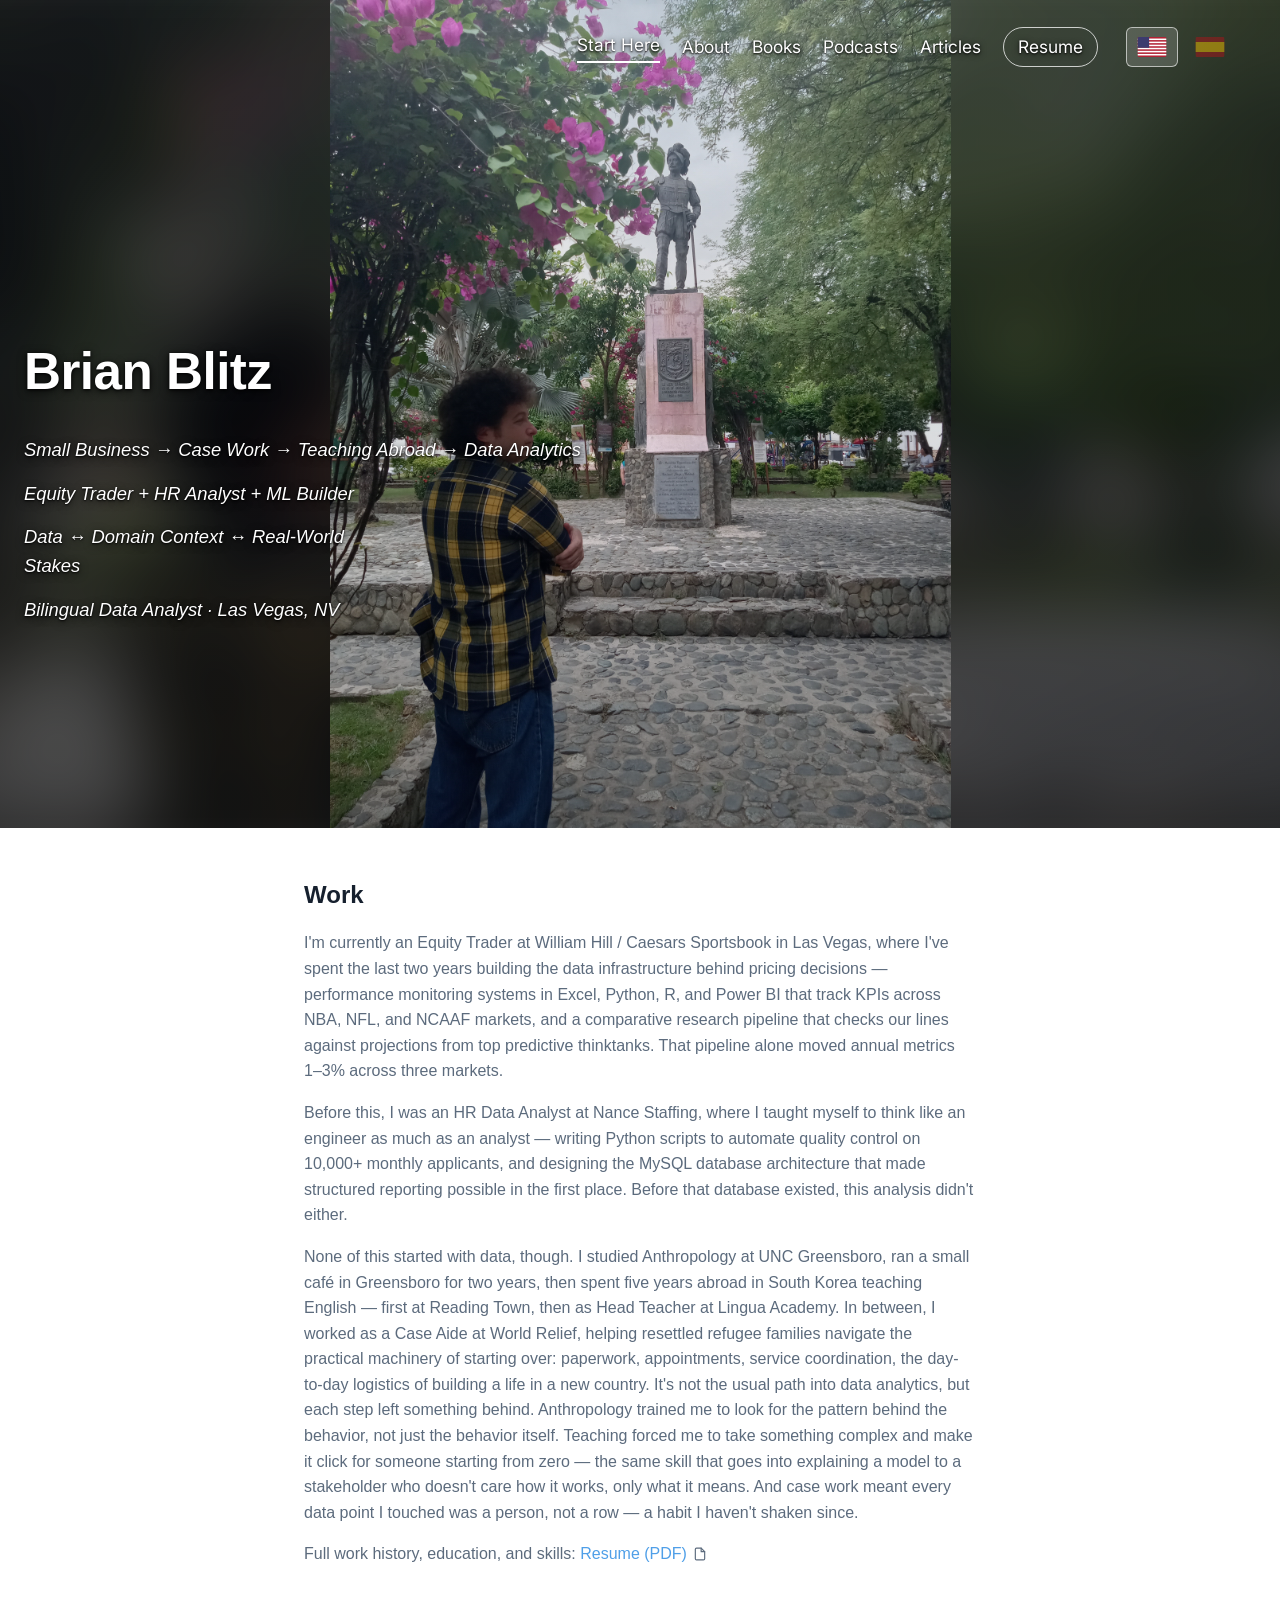
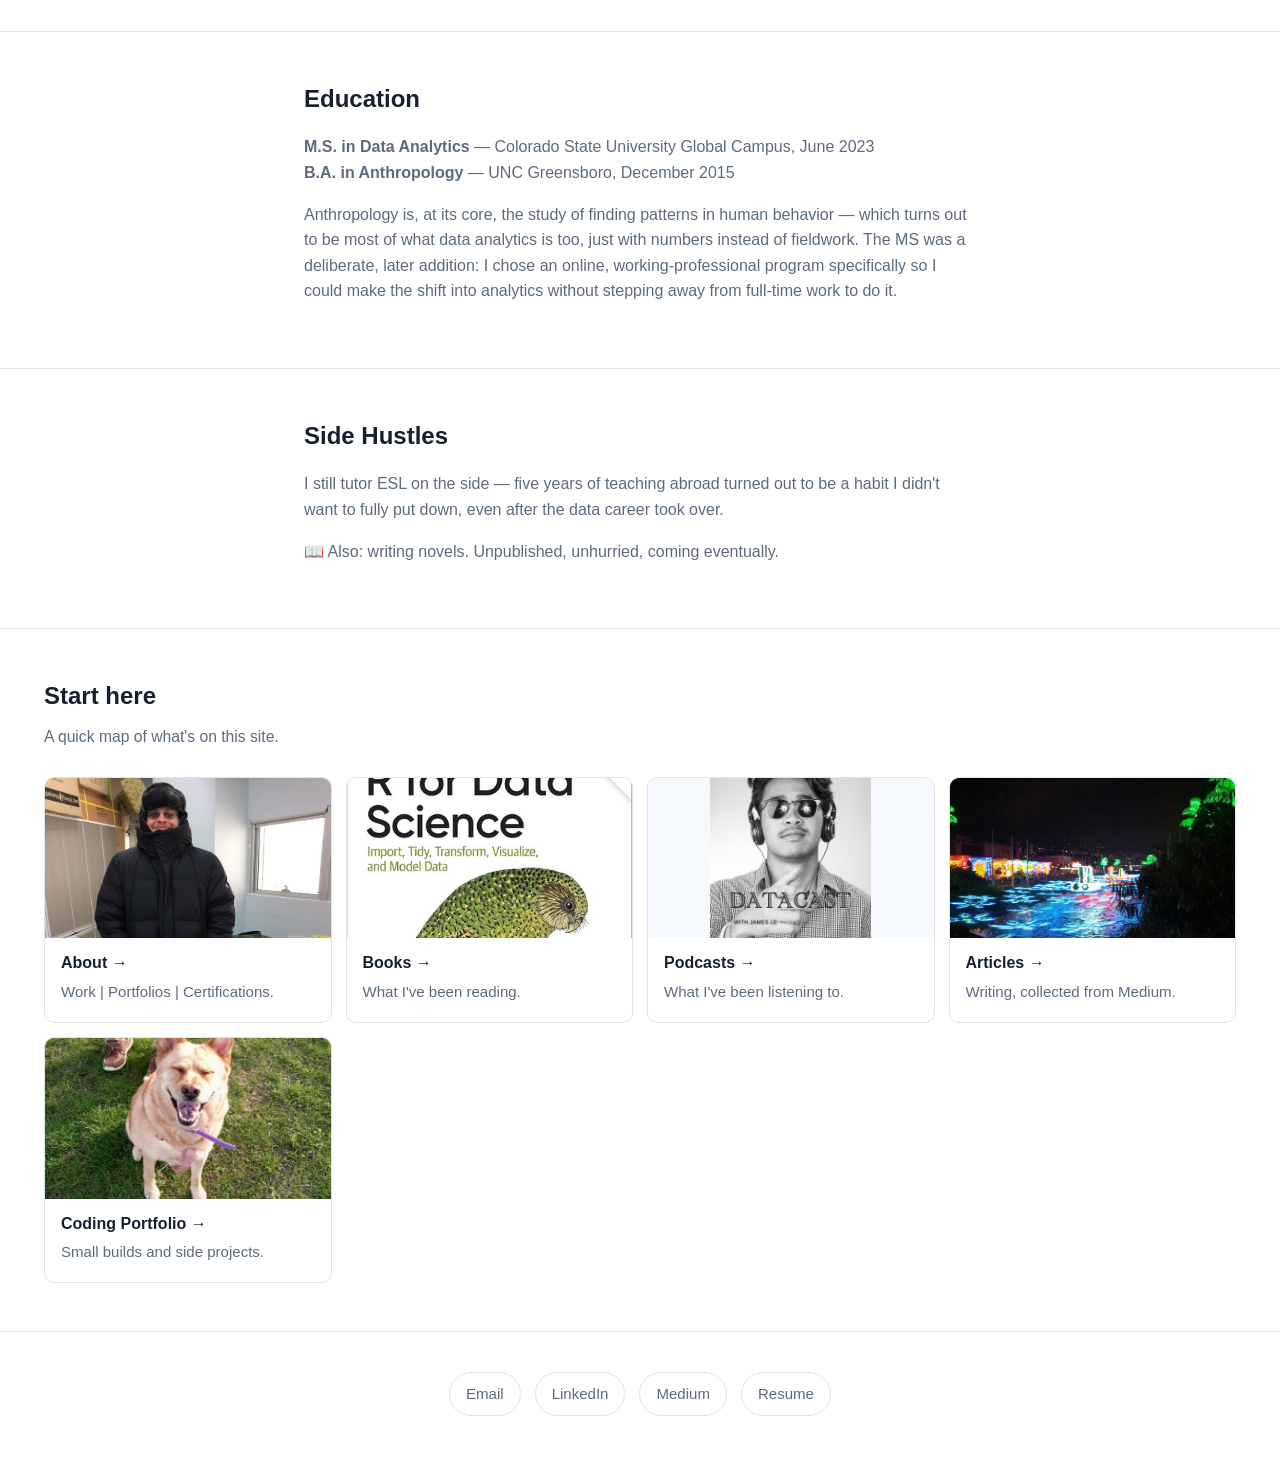
==== index.html @ 8f88f6ce "Add Coding Portfolio project photos/links, expand MOOCs page, and site-wide polish - Add Charla y Su" ====
<!DOCTYPE html>
<html lang="en">
<head>
<meta charset="UTF-8">
<script src="assets/lang-early.js"></script>
<meta name="viewport" content="width=device-width, initial-scale=1.0">
<title>Brian Blitz</title>
<link rel="preconnect" href="https://fonts.googleapis.com">
<link rel="preconnect" href="https://fonts.gstatic.com" crossorigin>
<link href="https://fonts.googleapis.com/css2?family=Inter:wght@400;600;700&display=swap" rel="stylesheet">
<link rel="stylesheet" href="style.css?v=2">
</head>
<body data-title-en="Brian Blitz" data-title-es="Brian Blitz">

<header class="hero">
  <nav class="site-nav">
    <div class="wrap">
      <a class="brand" href="index.html" aria-hidden="true" tabindex="-1">Brian Blitz</a>
      <div class="tabs">
        <a href="index.html" class="active"><span data-lang="en">Start Here</span><span data-lang="es" hidden>Inicio</span></a>
        <div class="nav-dropdown">
          <a href="work-experience.html"><span data-lang="en">About</span><span data-lang="es" hidden>Acerca de</span></a>
          <div class="nav-dropdown-menu">
            <a href="work-experience.html"><span data-lang="en">Work Experience</span><span data-lang="es" hidden>Experiencia Laboral</span></a>
            <a href="data-portfolio.html"><span data-lang="en">Data Portfolio</span><span data-lang="es" hidden>Portafolio de Datos</span></a>
            <a href="coding-portfolio.html"><span data-lang="en">Coding Portfolio</span><span data-lang="es" hidden>Portafolio de Código</span></a>
            <a href="moocs.html"><span data-lang="en">MOOCs</span><span data-lang="es" hidden>Cursos</span></a>
          </div>
        </div>
        <a href="books.html"><span data-lang="en">Books</span><span data-lang="es" hidden>Libros</span></a>
        <a href="podcasts.html"><span data-lang="en">Podcasts</span><span data-lang="es" hidden>Podcasts</span></a>
        <a href="articles.html"><span data-lang="en">Articles</span><span data-lang="es" hidden>Artículos</span></a>
        <a class="resume-pill" href="assets/Blitz.Brian_Resume.pdf" target="_blank" data-lang="en">Resume</a>
        <a class="resume-pill" href="assets/Blitz.Brian_Resume_ES.pdf" target="_blank" data-lang="es" hidden>Currículum</a>
        <div class="lang-toggle">
          <button type="button" data-set-lang="en" aria-label="English"><svg width="20" height="14" viewBox="0 0 20 14" aria-hidden="true"><rect width="20" height="14" fill="#B22234"/><rect y="1.08" width="20" height="1.08" fill="#fff"/><rect y="3.23" width="20" height="1.08" fill="#fff"/><rect y="5.38" width="20" height="1.08" fill="#fff"/><rect y="7.54" width="20" height="1.08" fill="#fff"/><rect y="9.69" width="20" height="1.08" fill="#fff"/><rect y="11.85" width="20" height="1.08" fill="#fff"/><rect width="8" height="7.54" fill="#3C3B6E"/></svg></button>
          <button type="button" data-set-lang="es" aria-label="Español"><svg width="20" height="14" viewBox="0 0 20 14" aria-hidden="true"><rect width="20" height="14" fill="#AA151B"/><rect y="3.5" width="20" height="7" fill="#F1BF00"/></svg></button>
        </div>
      </div>
    </div>
  </nav>
  <div class="hero-bg"><img src="assets/banners/start-here-hero.jpg" alt=""></div>
  <div class="hero-content">
    <div class="wrap">
      <h1>Brian Blitz</h1>
      <div class="taglines" data-lang="en">
        <p class="tagline-leak">Small Business → Case Work → Teaching Abroad → Data Analytics</p>
        <p>Equity Trader + HR Analyst + ML Builder</p>
        <p>Data ↔ Domain Context ↔ Real-World Stakes</p>
        <p>Bilingual Data Analyst · Las Vegas, NV</p>
      </div>
      <div class="taglines" data-lang="es" hidden>
        <p class="tagline-leak">Pequeño Negocio → Trabajo Social → Enseñanza en el Extranjero → Analítica de Datos</p>
        <p>Trader de Apuestas + Analista de RR. HH. + Constructor de ML</p>
        <p>Datos ↔ Contexto del Dominio ↔ Consecuencias Reales</p>
        <p>Analista de Datos Bilingüe · Las Vegas, NV</p>
      </div>
    </div>
  </div>
</header>

<section id="work">
  <div class="wrap about-page-content">
    <h2><span data-lang="en">Work</span><span data-lang="es" hidden>Trabajo</span></h2>
    <p data-lang="en">
      I'm currently an Equity Trader at William Hill / Caesars Sportsbook in Las Vegas, where I've spent the
      last two years building the data infrastructure behind pricing decisions — performance monitoring
      systems in Excel, Python, R, and Power BI that track KPIs across NBA, NFL, and NCAAF markets, and a
      comparative research pipeline that checks our lines against projections from top predictive thinktanks.
      That pipeline alone moved annual metrics 1–3% across three markets.
    </p>
    <p data-lang="es" hidden>
      Actualmente soy Trader de Apuestas en William Hill / Caesars Sportsbook en Las Vegas, donde he pasado los
      últimos dos años construyendo la infraestructura de datos detrás de las decisiones de fijación de precios
      — sistemas de monitoreo de rendimiento en Excel, Python, R y Power BI que hacen seguimiento de KPIs en los
      mercados de la NBA, la NFL y la NCAAF, y un pipeline de investigación comparativa que verifica nuestras
      líneas frente a proyecciones de los principales centros de análisis predictivo. Solo ese pipeline movió
      las métricas anuales entre un 1–3% en tres mercados.
    </p>
    <p data-lang="en">
      Before this, I was an HR Data Analyst at Nance Staffing, where I taught myself to think like an engineer
      as much as an analyst — writing Python scripts to automate quality control on 10,000+ monthly applicants,
      and designing the MySQL database architecture that made structured reporting possible in the first place.
      Before that database existed, this analysis didn't either.
    </p>
    <p data-lang="es" hidden>
      Antes de esto, fui Analista de Datos de RR. HH. en Nance Staffing, donde aprendí por mi cuenta a pensar
      tanto como ingeniero como analista — escribiendo scripts en Python para automatizar el control de calidad
      de más de 10,000 postulantes mensuales, y diseñando la arquitectura de base de datos en MySQL que hizo
      posible, en primer lugar, la generación de reportes estructurados. Antes de que existiera esa base de
      datos, tampoco existía este análisis.
    </p>
    <p data-lang="en">
      None of this started with data, though. I studied Anthropology at UNC Greensboro, ran a small café in
      Greensboro for two years, then spent five years abroad in South Korea teaching English — first at
      Reading Town, then as Head Teacher at Lingua Academy. In between, I worked as a Case Aide at World
      Relief, helping resettled refugee families navigate the practical machinery of starting over: paperwork,
      appointments, service coordination, the day-to-day logistics of building a life in a new country. It's
      not the usual path into data analytics, but each step left something behind. Anthropology trained me to
      look for the pattern behind the behavior, not just the behavior itself. Teaching forced me to take
      something complex and make it click for someone starting from zero — the same skill that goes into
      explaining a model to a stakeholder who doesn't care how it works, only what it means. And case work
      meant every data point I touched was a person, not a row — a habit I haven't shaken since.
    </p>
    <p data-lang="es" hidden>
      Sin embargo, nada de esto empezó con datos. Estudié Antropología en UNC Greensboro, dirigí un pequeño
      café en Greensboro durante dos años, y luego pasé cinco años en Corea del Sur enseñando inglés — primero
      en Reading Town, y después como Profesor Principal en Lingua Academy. En medio de todo eso, trabajé como
      Asistente de Casos en World Relief, ayudando a familias de refugiados reasentados a navegar la
      maquinaria práctica de empezar de nuevo: papeleo, citas, coordinación de servicios, la logística diaria
      de construir una vida en un país nuevo. No es el camino habitual hacia la analítica de datos, pero cada
      etapa dejó algo. La antropología me entrenó para buscar el patrón detrás del comportamiento, no solo el
      comportamiento en sí. Enseñar me obligó a tomar algo complejo y hacer que le hiciera clic a alguien que
      empezaba desde cero — la misma habilidad que se necesita para explicarle un modelo a alguien del negocio
      a quien no le importa cómo funciona, solo qué significa. Y el trabajo de casos significó que cada dato
      que toqué era una persona, no una fila — un hábito del que no me he desprendido desde entonces.
    </p>
    <p>
      <span data-lang="en">Full work history, education, and skills: <a href="assets/Blitz.Brian_Resume.pdf" target="_blank">Resume (PDF)</a> <svg class="inline-doc-icon" width="14" height="14" viewBox="0 0 24 24" fill="none" stroke="currentColor" stroke-width="2" stroke-linecap="round" stroke-linejoin="round" aria-hidden="true"><path d="M14 2H6a2 2 0 0 0-2 2v16a2 2 0 0 0 2 2h12a2 2 0 0 0 2-2V8z"/><polyline points="14 2 14 8 20 8"/></svg></span>
      <span data-lang="es" hidden>Historial laboral completo, formación académica y habilidades: <a href="assets/Blitz.Brian_Resume_ES.pdf" target="_blank">Currículum (PDF)</a> <svg class="inline-doc-icon" width="14" height="14" viewBox="0 0 24 24" fill="none" stroke="currentColor" stroke-width="2" stroke-linecap="round" stroke-linejoin="round" aria-hidden="true"><path d="M14 2H6a2 2 0 0 0-2 2v16a2 2 0 0 0 2 2h12a2 2 0 0 0 2-2V8z"/><polyline points="14 2 14 8 20 8"/></svg></span>
    </p>
  </div>
</section>

<section id="education">
  <div class="wrap about-page-content">
    <h2><span data-lang="en">Education</span><span data-lang="es" hidden>Educación</span></h2>
    <p>
      <span data-lang="en"><strong>M.S. in Data Analytics</strong> — Colorado State University Global Campus, June 2023</span>
      <span data-lang="es" hidden><strong>Maestría en Analítica de Datos</strong> — Colorado State University Global Campus, junio de 2023</span>
      <br>
      <span data-lang="en"><strong>B.A. in Anthropology</strong> — UNC Greensboro, December 2015</span>
      <span data-lang="es" hidden><strong>Licenciatura en Antropología</strong> — UNC Greensboro, diciembre de 2015</span>
    </p>
    <p data-lang="en">
      Anthropology is, at its core, the study of finding patterns in human behavior — which turns out to be
      most of what data analytics is too, just with numbers instead of fieldwork. The MS was a deliberate,
      later addition: I chose an online, working-professional program specifically so I could make the shift
      into analytics without stepping away from full-time work to do it.
    </p>
    <p data-lang="es" hidden>
      La antropología es, en esencia, el estudio de encontrar patrones en el comportamiento humano — que
      resulta ser, en gran parte, lo mismo que es la analítica de datos, solo que con números en lugar de
      trabajo de campo. La Maestría fue una incorporación deliberada y posterior: elegí un programa en línea
      para profesionales que trabajan, específicamente para poder hacer el cambio hacia la analítica sin tener
      que dejar mi trabajo de tiempo completo para lograrlo.
    </p>
  </div>
</section>

<section id="side-hustles">
  <div class="wrap about-page-content">
    <h2><span data-lang="en">Side Hustles</span><span data-lang="es" hidden>Proyectos Paralelos</span></h2>
    <p data-lang="en">
      I still tutor ESL on the side — five years of teaching abroad turned out to be a habit I didn't want to
      fully put down, even after the data career took over.
    </p>
    <p data-lang="es" hidden>
      Todavía doy tutorías de inglés como segunda lengua (ESL) de forma paralela — cinco años enseñando en el
      extranjero resultaron ser un hábito que no quise abandonar del todo, incluso después de que la carrera
      en datos tomara protagonismo.
    </p>
    <p>
      <span data-lang="en">📖 Also: writing novels. Unpublished, unhurried, coming eventually.</span>
      <span data-lang="es" hidden>📖 También: escribiendo novelas. Inéditas, sin prisa, llegarán eventualmente.</span>
    </p>
  </div>
</section>

<section>
  <div class="wrap">
    <h2><span data-lang="en">Start here</span><span data-lang="es" hidden>Empezar aquí</span></h2>
    <p class="section-sub">
      <span data-lang="en">A quick map of what's on this site.</span>
      <span data-lang="es" hidden>Un mapa rápido de lo que hay en este sitio.</span>
    </p>
    <div class="quick-links quick-links-photo">
      <a href="about.html">
        <div class="qphoto"><img src="assets/photos/korea-winter.jpg" alt="" loading="lazy"></div>
        <div class="qtitle"><span data-lang="en">About →</span><span data-lang="es" hidden>Acerca de →</span></div>
        <div class="qdesc">
          <span data-lang="en">Work | Portfolios | Certifications.</span>
          <span data-lang="es" hidden>Trabajo | Portafolios | Certificados.</span>
        </div>
      </a>
      <a href="books.html">
        <div class="qphoto"><img src="assets/covers/r-for-data-science.jpg" alt="" loading="lazy"></div>
        <div class="qtitle"><span data-lang="en">Books →</span><span data-lang="es" hidden>Libros →</span></div>
        <div class="qdesc">
          <span data-lang="en">What I've been reading.</span>
          <span data-lang="es" hidden>Lo que he estado leyendo.</span>
        </div>
      </a>
      <a href="podcasts.html">
        <div class="qphoto"><img src="assets/covers/datacast-podcast.jpg" alt="" loading="lazy"></div>
        <div class="qtitle">Podcasts →</div>
        <div class="qdesc">
          <span data-lang="en">What I've been listening to.</span>
          <span data-lang="es" hidden>Lo que he estado escuchando.</span>
        </div>
      </a>
      <a href="articles.html">
        <div class="qphoto"><img src="assets/photos/lights-festival.jpg" alt="" loading="lazy"></div>
        <div class="qtitle"><span data-lang="en">Articles →</span><span data-lang="es" hidden>Artículos →</span></div>
        <div class="qdesc">
          <span data-lang="en">Writing, collected from Medium.</span>
          <span data-lang="es" hidden>Escritos, recopilados de Medium.</span>
        </div>
      </a>
      <a href="coding-portfolio.html">
        <div class="qphoto"><img src="assets/photos/dog-park.jpg" alt="" loading="lazy"></div>
        <div class="qtitle"><span data-lang="en">Coding Portfolio →</span><span data-lang="es" hidden>Portafolio de Código →</span></div>
        <div class="qdesc">
          <span data-lang="en">Small builds and side projects.</span>
          <span data-lang="es" hidden>Proyectos pequeños y experimentos.</span>
        </div>
      </a>
    </div>
  </div>
</section>

<footer>
  <div class="wrap">
    <div class="links">
      <a href="mailto:brian.blitz28@gmail.com"><span data-lang="en">Email</span><span data-lang="es" hidden>Correo</span></a>
      <a href="https://www.linkedin.com/in/brian-rafael-blitz-70553494/" target="_blank">LinkedIn</a>
      <a href="https://medium.com/@brian.blitz28" target="_blank">Medium</a>
      <a class="resume-pill" href="assets/Blitz.Brian_Resume.pdf" target="_blank" data-lang="en">Resume</a>
      <a class="resume-pill" href="assets/Blitz.Brian_Resume_ES.pdf" target="_blank" data-lang="es" hidden>Currículum</a>
    </div>
  </div>
</footer>

<script src="assets/lang.js"></script>
</body>
</html>
---- style.css ----
:root {
  --bg: #ffffff;
  --bg-elev: #f5f8fc;
  --border: #dde4ed;
  --text: #16202e;
  --text-muted: #5c6b7d;
  --accent: #4f9fe8;
  --accent-soft: rgba(79,159,232,0.10);
  --accent2: #fb6b21;
  --accent2-soft: rgba(251,107,33,0.10);
  --radius: 10px;
}
* { box-sizing: border-box; }
body {
  margin: 0;
  font-family: -apple-system, BlinkMacSystemFont, "Segoe UI", Helvetica, Arial, sans-serif;
  background: var(--bg);
  color: var(--text);
  line-height: 1.6;
}
a { color: var(--accent); text-decoration: none; }
a:hover { text-decoration: underline; }
.wrap { max-width: 1240px; margin: 0 auto; padding: 0 24px; }

/* Site nav — present on every page */
@keyframes nav-fade-in { from { opacity: 0; } to { opacity: 1; } }
nav.site-nav {
  border-bottom: 1px solid var(--border);
  padding: 20px 0;
  font-family: 'Inter', -apple-system, BlinkMacSystemFont, "Segoe UI", Helvetica, Arial, sans-serif;
  animation: nav-fade-in 0.5s ease 0.35s backwards;
}
nav.site-nav .wrap {
  display: flex;
  align-items: center;
  justify-content: space-between;
  flex-wrap: wrap;
  gap: 12px;
}
nav.site-nav .brand {
  font-weight: 600;
  font-size: 20pt;
  color: var(--text);
}
nav.site-nav .tabs {
  display: flex;
  align-items: center;
  gap: 22px;
  flex-wrap: wrap;
  font-size: 13pt;
}
nav.site-nav .tabs a { color: var(--text); }
nav.site-nav .tabs a:hover,
nav.site-nav .tabs a.active { color: var(--text); text-decoration: none; }
nav.site-nav .tabs a.active { border-bottom: 2px solid var(--accent); padding-bottom: 2px; }

/* About dropdown */
.nav-dropdown { position: relative; }
.nav-dropdown-menu {
  position: absolute;
  top: 100%;
  left: 0;
  margin-top: 0;
  padding: 10px 6px 6px;
  background: rgba(16,20,28,0.45);
  backdrop-filter: blur(10px);
  -webkit-backdrop-filter: blur(10px);
  border: 1px solid rgba(255,255,255,0.25);
  border-radius: var(--radius);
  display: none;
  flex-direction: column;
  min-width: 190px;
  z-index: 30;
  box-shadow: 0 10px 28px rgba(0,0,0,0.25);
}
.nav-dropdown:hover .nav-dropdown-menu,
.nav-dropdown:focus-within .nav-dropdown-menu { display: flex; }
.nav-dropdown-menu a {
  padding: 9px 12px;
  border-radius: 6px;
  white-space: nowrap;
  font-size: 0.94rem;
  color: #fff;
  text-shadow: 0 1px 4px rgba(0,0,0,0.6);
}
.nav-dropdown-menu a:hover { background: rgba(255,255,255,0.18); text-decoration: none; }

/* Resume tab — pill border to set it apart from the rest of the nav.
   Padding is nav-only: in the footer, .links a already sets pill padding,
   and this used to override it smaller, making the footer pill shrink
   below its Email/LinkedIn/Medium siblings. */
.resume-pill {
  border: 1.5px solid var(--accent2);
  border-radius: 999px;
}
nav.site-nav .resume-pill { padding: 5px 14px !important; }
.resume-pill:hover { background: var(--accent2-soft); text-decoration: none !important; }

.lang-toggle { display: flex; gap: 6px; margin-left: 6px; }
.lang-toggle button {
  display: inline-flex;
  align-items: center;
  justify-content: center;
  min-width: 46px;
  min-height: 40px;
  background: none;
  border: 1px solid transparent;
  border-radius: 6px;
  padding: 8px 10px;
  cursor: pointer;
  opacity: 0.5;
  transition: opacity 0.2s ease, border-color 0.2s ease, background 0.2s ease;
}
.lang-toggle button svg { display: block; border-radius: 2px; width: 30px; height: 20px; }
.lang-toggle button:hover { opacity: 0.85; }
.lang-toggle button.active { opacity: 1; border-color: var(--border); background: var(--accent-soft); }

/* Bilingual content: [data-lang="es"] elements start hidden via the HTML `hidden`
   attribute. !important on both sides so this can't be silently overridden by a
   more specific component rule (e.g. ".quick-links a { display: block }") in
   either direction — neither "stay hidden by default" nor "show when active"
   should depend on winning an ordinary specificity fight. */
[data-lang="es"][hidden] { display: none !important; }
html[data-lang="es"] [data-lang="en"] { display: none !important; }
html[data-lang="es"] span[data-lang="es"][hidden] { display: inline !important; }
html[data-lang="es"] p[data-lang="es"][hidden] { display: block !important; }
html[data-lang="es"] a[data-lang="es"][hidden] { display: inline !important; }
html[data-lang="es"] div[data-lang="es"][hidden] { display: block !important; }
html[data-lang="es"] ul[data-lang="es"][hidden] { display: block !important; }

/* Page header (used on inner pages instead of the big hero) */
header.page-head {
  padding: 56px 0 32px;
  border-bottom: 1px solid var(--border);
}
header.page-head h1 { font-size: 2rem; margin: 0 0 10px; letter-spacing: -0.01em; }
header.page-head .dek { color: var(--text-muted); font-size: 1.05rem; max-width: 640px; margin: 0; }

/* Individual photographic banner per inner page — jameskle.com-style */
header.page-head.has-photo {
  position: relative;
  display: flex;
  align-items: flex-end;
  min-height: 52vh;
  padding: 150px 0 80px;
  overflow: hidden;
  isolation: isolate;
  border-bottom: none;
}
header.page-head.has-photo > .wrap { width: 100%; }
header.page-head.has-photo .page-head-bg { position: absolute; inset: 0; z-index: -1; }
header.page-head.has-photo .page-head-bg img { display: block; width: 100%; height: 100%; object-fit: cover; object-position: center 30%; }
header.page-head.has-photo .page-head-bg::after {
  content: '';
  position: absolute;
  inset: 0;
  background: linear-gradient(180deg, rgba(12,16,24,0.35) 0%, rgba(12,16,24,0.72) 70%, rgba(12,16,24,0.92) 100%);
}
header.page-head.has-photo h1 { color: #fff; }
header.page-head.has-photo .dek { color: rgba(255,255,255,0.9); }

/* Inner pages: nav nested inside the banner photo, same treatment as the
   homepage hero — transparent background, white text, sits above the bg
   image and the gradient scrim. */
header.page-head.has-photo nav.site-nav {
  position: absolute;
  top: 0;
  left: 0;
  right: 0;
  z-index: 2;
  background: transparent;
  border-bottom: none;
  padding: 26px 0;
}
header.page-head.has-photo nav.site-nav .brand,
header.page-head.has-photo nav.site-nav .tabs a {
  color: #fff;
  text-shadow: 0 1px 6px rgba(0,0,0,0.7), 0 1px 2px rgba(0,0,0,0.85);
}
header.page-head.has-photo nav.site-nav .tabs a:hover,
header.page-head.has-photo nav.site-nav .tabs a.active { color: #fff; }
header.page-head.has-photo nav.site-nav .tabs a.active { border-bottom-color: #fff; }
header.page-head.has-photo nav.site-nav .lang-toggle button.active { border-color: rgba(255,255,255,0.6); background: rgba(255,255,255,0.16); }
header.page-head.has-photo nav.site-nav .resume-pill { border-color: rgba(255,255,255,0.75); }
header.page-head.has-photo nav.site-nav .resume-pill:hover { background: rgba(255,255,255,0.14); border-color: #fff; }

/* Per-banner focal point overrides where the default center-30% crop misses the subject */
body[data-title-en^="Work Experience"] .page-head-bg img { object-position: center 50% !important; }
body[data-title-en^="Articles"] .page-head-bg img { object-position: center 49% !important; }
body[data-title-en^="Books"] .page-head-bg img { object-position: center 45% !important; }

/* Homepage hero — large photographic banner, sized to almost fill the
   viewport on load. The source photo is portrait, so showing it whole at
   full width inside this landscape-ish box would either crop it or leave
   empty space; instead the sharp photo sits centered/uncropped (contain)
   over a blurred, scaled-up copy of itself that fills the rest of the box
   edge to edge — no flat letterbox bars, no cropping. */
header.hero {
  position: relative;
  width: 100%;
  height: min(92vh, 75vw);
  margin: 0;
  padding: 0;
  border: 0;
  overflow: hidden;
  isolation: isolate;
}

/* On the hero, the nav is nested inside the photo (not a separate bar above
   it) — transparent background, white text, sits above both the bg image
   and the hero-content overlay. */
header.hero nav.site-nav {
  position: absolute;
  top: 0;
  left: 0;
  right: 0;
  z-index: 2;
  background: transparent;
  border-bottom: none;
  padding: 26px 0;
}
header.hero nav.site-nav .brand,
header.hero nav.site-nav .tabs a {
  color: #fff;
  text-shadow: 0 1px 6px rgba(0,0,0,0.7), 0 1px 2px rgba(0,0,0,0.85);
}
header.hero nav.site-nav .tabs a:hover,
header.hero nav.site-nav .tabs a.active { color: #fff; }
header.hero nav.site-nav .tabs a.active { border-bottom-color: #fff; }
header.hero nav.site-nav .lang-toggle button.active { border-color: rgba(255,255,255,0.6); background: rgba(255,255,255,0.16); }
header.hero nav.site-nav .resume-pill { border-color: rgba(255,255,255,0.75); }
header.hero nav.site-nav .resume-pill:hover { background: rgba(255,255,255,0.14); border-color: #fff; }
/* The big "Brian Blitz" h1 right below makes the nav brand redundant here —
   hidden but still occupying its layout slot, so the nav lines up exactly
   like every other page instead of the tabs shifting to fill the gap. */
header.hero nav.site-nav .brand { visibility: hidden; }

.hero-bg { position: absolute; inset: 0; margin: 0; padding: 0; border: 0; z-index: -1; overflow: hidden; }
.hero-bg::before {
  content: '';
  position: absolute;
  inset: -30px;
  background: url('assets/banners/start-here-hero.jpg') center / cover no-repeat;
  filter: blur(35px) brightness(0.55);
  transform: scale(1.1);
  z-index: 0;
}
.hero-bg img { position: relative; z-index: 1; display: block; width: 100%; height: 100%; object-fit: contain; object-position: center; margin: 0; padding: 0; border: 0; }
.hero-bg::after {
  content: '';
  position: absolute;
  inset: 0;
  z-index: 2;
  background: linear-gradient(180deg, rgba(12,16,24,0.08) 0%, rgba(12,16,24,0.12) 55%, rgba(12,16,24,0.28) 100%);
}
header.hero .hero-content {
  position: absolute;
  left: 0;
  right: 0;
  top: 40%;
  padding: 0;
  z-index: 1;
}
/* Pushed flush left (not the sitewide centered/capped .wrap) so the long
   tagline line has maximum room before it reaches the photo. */
header.hero .hero-content .wrap { max-width: none; margin: 0; padding: 0 24px; }
header.hero h1 {
  font-size: 3.2rem;
  margin: 0 0 22px;
  max-width: 380px;
  letter-spacing: -0.01em;
  color: #fff;
  text-shadow: 0 2px 10px rgba(0,0,0,0.75), 0 1px 3px rgba(0,0,0,0.9);
}
.hero .taglines { margin: 0 0 30px; }
.hero .taglines p { max-width: 380px; }
/* This line stays on one line and is allowed to run past the 380px column
   on purpose — it ends with "Data Analytics" leaking onto the photo,
   landing just above the shoulder. */
.hero .taglines p.tagline-leak { max-width: none; white-space: nowrap; }
.hero .taglines p {
  font-style: italic;
  font-size: 1.15rem;
  color: #fff;
  margin: 0 0 14px;
  text-shadow: 0 2px 8px rgba(0,0,0,0.8), 0 1px 2px rgba(0,0,0,0.9);
}
.hero .role { color: rgba(255,255,255,0.88); font-size: 1.1rem; margin: 0 0 24px; }
.hero .pitch {
  font-size: 1.15rem;
  max-width: 640px;
  color: #fff;
  margin: 0 0 28px;
}
header.hero .links a { border-color: rgba(255,255,255,0.4); color: #fff; }
header.hero .links a:hover { border-color: var(--accent2); background: rgba(255,255,255,0.14); }
.links { display: flex; gap: 14px; flex-wrap: wrap; }
.links a {
  padding: 9px 16px;
  border: 1px solid var(--border);
  border-radius: 999px;
  color: var(--text);
  font-size: 0.94rem;
}
.links a:hover { border-color: var(--accent); text-decoration: none; background: var(--accent-soft); }

/* Start Here quick-links */
.quick-links {
  display: grid;
  grid-template-columns: repeat(auto-fill, minmax(220px, 1fr));
  gap: 14px;
  margin: 8px 0 0;
}
.quick-links a {
  display: block;
  padding: 16px 18px;
  border: 1px solid var(--border);
  border-radius: var(--radius);
  color: var(--text);
}
.quick-links a:hover { border-color: var(--accent); background: var(--accent-soft); text-decoration: none; }
.quick-links .qtitle { font-weight: 600; margin-bottom: 4px; }
.quick-links .qdesc { color: var(--text-muted); font-size: 0.94rem; }

/* Wider minimum than the base .quick-links grid: at 220px, a wide viewport
   packs in enough columns that each card gets NARROWER than a card on a
   narrower/"minimized" window would — the opposite of what you'd expect.
   260px keeps the column count (and per-card width) stable across normal
   desktop widths so the one-line description doesn't wrap unpredictably. */
.quick-links-photo { grid-template-columns: repeat(auto-fill, minmax(260px, 1fr)); }
.quick-links-photo a { padding: 0 0 16px; overflow: hidden; }
.quick-links-photo .qphoto {
  width: 100%;
  aspect-ratio: 16 / 9;
  margin-bottom: 12px;
  background: var(--bg-elev);
}
.quick-links-photo .qphoto img { display: block; width: 100%; height: 100%; object-fit: cover; }
.quick-links-photo .qtitle,
.quick-links-photo .qdesc {
  padding: 0 16px;
  white-space: nowrap;
  overflow: hidden;
  text-overflow: ellipsis;
}
.quick-links-photo .qdesc { padding-bottom: 2px; }

/* Cover-art crops: default center-crop hides the title on these two, so
   pull the visible window down/up to keep it fully in frame. */
.quick-links-photo img[src*="r-for-data-science"] { object-position: center 30%; }
/* Zoomed out (contain, not cover) so the whole square cover shows — face
   included — rather than cropping to just the title band. */
.quick-links-photo img[src*="datacast"] { object-fit: contain; object-position: center; }
.quick-links-photo img[src*="dog-park"] { object-position: center 64%; }

section { padding: 48px 0; }
section + section { border-top: 1px solid var(--border); }
section h2 { font-size: 1.5rem; margin: 0 0 8px; }
section h3 { font-size: 1.15rem; margin: 32px 0 12px; }
section .section-sub {
  color: var(--text-muted);
  margin: 0 0 28px;
  font-size: 0.98rem;
}
section p { color: var(--text-muted); }
.about-page-content ul:not(.item-list) {
  color: var(--text-muted);
  padding-left: 20px;
  margin: 0 0 20px;
}
.about-page-content ul:not(.item-list) li { margin-bottom: 6px; line-height: 1.55; }

/* Project grid (About > Data Portfolio) */
.grid {
  display: grid;
  grid-template-columns: repeat(auto-fill, minmax(280px, 1fr));
  gap: 18px;
}
.card {
  background: var(--bg-elev);
  border: 1px solid var(--border);
  border-radius: var(--radius);
  padding: 20px;
  display: flex;
  flex-direction: column;
  gap: 10px;
}
.card .industry { font-size: 0.94rem; text-transform: uppercase; letter-spacing: 0.06em; color: var(--text-muted); }
.card h4 { margin: 0; font-size: 1.08rem; line-height: 1.35; color: var(--text); }
.tags { display: flex; gap: 6px; flex-wrap: wrap; margin-top: auto; }
.tags span {
  font-size: 0.94rem;
  color: var(--text-muted);
  border: 1px solid var(--border);
  padding: 2px 8px;
  border-radius: 6px;
}
.card-photo {
  position: relative;
  display: block;
  border-radius: 8px;
  overflow: hidden;
  border: 1px solid var(--border);
  transition: border-color 0.2s ease;
}
.card-photo:hover { border-color: var(--accent); }
.card-photo img {
  display: block;
  width: 100%;
  height: 190px;
  object-fit: cover;
}
.card-photo .finding {
  position: absolute;
  left: 0;
  right: 0;
  bottom: 0;
  margin: 0;
  padding: 36px 14px 12px;
  background: linear-gradient(to top, rgba(6,9,13,0.97) 60%, rgba(6,9,13,0) 100%);
  color: #f4f7fa;
  font-size: 0.94rem;
  line-height: 1.45;
  opacity: 0;
  transition: opacity 0.25s ease;
}
.card-photo:hover .finding,
.card-photo:focus-visible .finding {
  opacity: 1;
}

/* Simple list rows (MOOCs, and later Books/Podcasts/Articles) */
.item-list { list-style: none; padding: 0; margin: 0; display: flex; flex-direction: column; gap: 12px; }
.item-list li {
  border: 1px solid var(--border);
  border-radius: var(--radius);
  padding: 14px 18px;
  background: var(--bg-elev);
}
/* Project cards with a photo header — photo bleeds to the card edges, so
   the li switches to zero padding and the text moves into .item-body. */
.item-list li.has-photo { padding: 0; overflow: hidden; transition: border-color 0.2s ease; }
.item-list li.has-photo:hover,
.item-list li.has-photo:focus-within { border-color: var(--accent); }
.item-list .item-card-link { display: block; color: inherit; }
.item-list .item-card-link:hover { text-decoration: none; }
.item-list .item-card-link:hover .item-title { text-decoration: underline; }
.item-list .item-photo { width: 100%; aspect-ratio: 21 / 9; }
.item-list .item-photo img { display: block; width: 100%; height: 100%; object-fit: cover; }
.item-list .item-body { padding: 14px 18px; }
.item-list .item-title { color: var(--text); font-weight: 600; font-size: 0.95rem; }
.item-list a.item-title:hover { text-decoration: underline; }
.item-list .item-meta { color: var(--text-muted); font-size: 0.94rem; margin-top: 2px; }
.item-list .item-quote {
  color: var(--text-muted);
  font-size: 0.94rem;
  font-style: italic;
  line-height: 1.5;
  margin-top: 8px;
  padding-left: 12px;
  border-left: 2px solid var(--border);
}
.category-label {
  font-size: 0.94rem;
  text-transform: uppercase;
  letter-spacing: 0.06em;
  color: var(--text-muted);
  margin: 28px 0 10px;
}
.category-label:first-child { margin-top: 0; }

/* Creator headers (Articles page) — larger name + their own Medium profile
   photo, for the followed creators specifically (not "My Writing" or
   "Recommended Reading", which stay plain .category-label text). */
.creator-label {
  display: flex;
  align-items: center;
  gap: 12px;
  margin: 32px 0 14px;
  color: inherit;
}
a.creator-label:hover .creator-name { text-decoration: underline; }
a.creator-label:hover img { border-color: var(--accent); }
.creator-label:first-child { margin-top: 0; }
.creator-label img {
  width: 44px;
  height: 44px;
  border-radius: 50%;
  object-fit: cover;
  border: 1px solid var(--border);
  transition: border-color 0.2s ease;
}
.creator-label .creator-name {
  font-size: 1.15rem;
  font-weight: 600;
  color: var(--text);
}

/* Article cards — preview-thumbnail images pulled from each post; unlike the
   book/podcast covers, the title isn't printed on the art, so it stays visible. */
.article-grid {
  display: grid;
  grid-template-columns: repeat(auto-fill, minmax(220px, 1fr));
  gap: 20px;
}
/* My Writing: 2 columns (larger cards), third item wraps to its own row. */
.article-grid.my-writing-grid { grid-template-columns: repeat(2, 1fr); }
.article-card {
  display: block;
  border-radius: var(--radius);
  overflow: hidden;
  border: 1px solid var(--border);
  background: var(--bg-elev);
  transition: border-color 0.2s ease;
}
.article-card:hover,
.article-card:focus-visible { border-color: var(--accent); }
.article-media { position: relative; }
.article-card img { display: block; width: 100%; aspect-ratio: 16 / 9; object-fit: cover; }
/* Dark scrim behind the title so white text stays legible no matter how
   bright the photo underneath is — replaces the old per-image light/dark
   stroke treatment, which lost contrast on mixed-brightness photos. */
.article-media::after {
  content: '';
  position: absolute;
  inset: 0;
  z-index: 1;
  background: linear-gradient(180deg, rgba(6,9,13,0) 55%, rgba(6,9,13,0.75) 100%);
  pointer-events: none;
}
.article-title {
  position: absolute;
  left: 0;
  right: 0;
  bottom: 0;
  z-index: 2;
  margin: 0;
  padding: 10px 12px;
  font-weight: 600;
  font-size: 0.94rem;
  line-height: 1.35;
  color: #ffffff;
  text-shadow: 0 1px 4px rgba(0,0,0,0.75), 0 0 2px rgba(0,0,0,0.6);
}
.article-card:hover .article-title { text-decoration: underline; }
.article-card .article-meta { color: var(--text-muted); font-size: 0.94rem; padding: 8px 14px 12px; }

/* Cover grids (Books, Podcasts) — large, title-free art; the blurb reveals on
   hover like the project cards. .ratio-2-3 for book covers, .ratio-1-1 for
   square podcast artwork. */
.cover-grid {
  display: grid;
  grid-template-columns: repeat(auto-fill, minmax(175px, 1fr));
  gap: 20px;
}
/* Podcasts: larger covers, 2x2 grid regardless of viewport width. */
body[data-title-en^="Podcasts"] .cover-grid { grid-template-columns: repeat(2, 1fr); max-width: 700px; margin: 0 auto; gap: 28px; }
.cover-item {
  position: relative;
  display: block;
  border-radius: 6px;
  overflow: hidden;
  border: 1px solid var(--border);
  background: #fff;
  transition: border-color 0.2s ease;
}
.cover-item.ratio-2-3 { aspect-ratio: 2 / 3; }
.cover-item.ratio-1-1 { aspect-ratio: 1 / 1; }
.cover-item:hover,
.cover-item:focus-visible { border-color: var(--accent); }
.cover-item img {
  display: block;
  width: 100%;
  height: 100%;
  object-fit: contain;
  background: #fff;
}
.cover-item .cover-quote {
  position: absolute;
  inset: 0;
  margin: 0;
  padding: 16px;
  display: flex;
  align-items: center;
  background: #06090d;
  color: #f4f7fa;
  font-size: 0.94rem;
  font-style: italic;
  line-height: 1.5;
  opacity: 0;
  overflow-y: auto;
  transition: opacity 0.25s ease;
}
.cover-item:hover .cover-quote,
.cover-item:focus-visible .cover-quote { opacity: 1; }
/* The generic bilingual rule forces block display on shown <p> elements; restore
   flex here so the Spanish quote still vertically centers like the English one. */
html[data-lang="es"] .cover-item p.cover-quote[data-lang="es"][hidden] { display: flex !important; }

/* Honest "not built yet" placeholder */
.placeholder {
  border: 1px dashed var(--border);
  border-radius: var(--radius);
  padding: 28px;
  color: var(--text-muted);
  font-size: 0.95rem;
}

.about-page-content { max-width: 720px; }
.inline-doc-icon { vertical-align: -2px; margin-left: 2px; color: var(--text-muted); }

/* Scroll reveal — cards fade/slide in as they enter the viewport */
.reveal {
  opacity: 0;
  transform: translateY(24px);
  transition: opacity 0.6s ease, transform 0.6s ease;
}
.reveal.is-visible {
  opacity: 1;
  transform: translateY(0);
}

footer {
  border-top: 1px solid var(--border);
  padding: 40px 0 60px;
  color: var(--text-muted);
  font-size: 0.94rem;
}
footer .links { justify-content: center; align-items: center; flex-wrap: nowrap; }
footer .links a { color: var(--text-muted); }
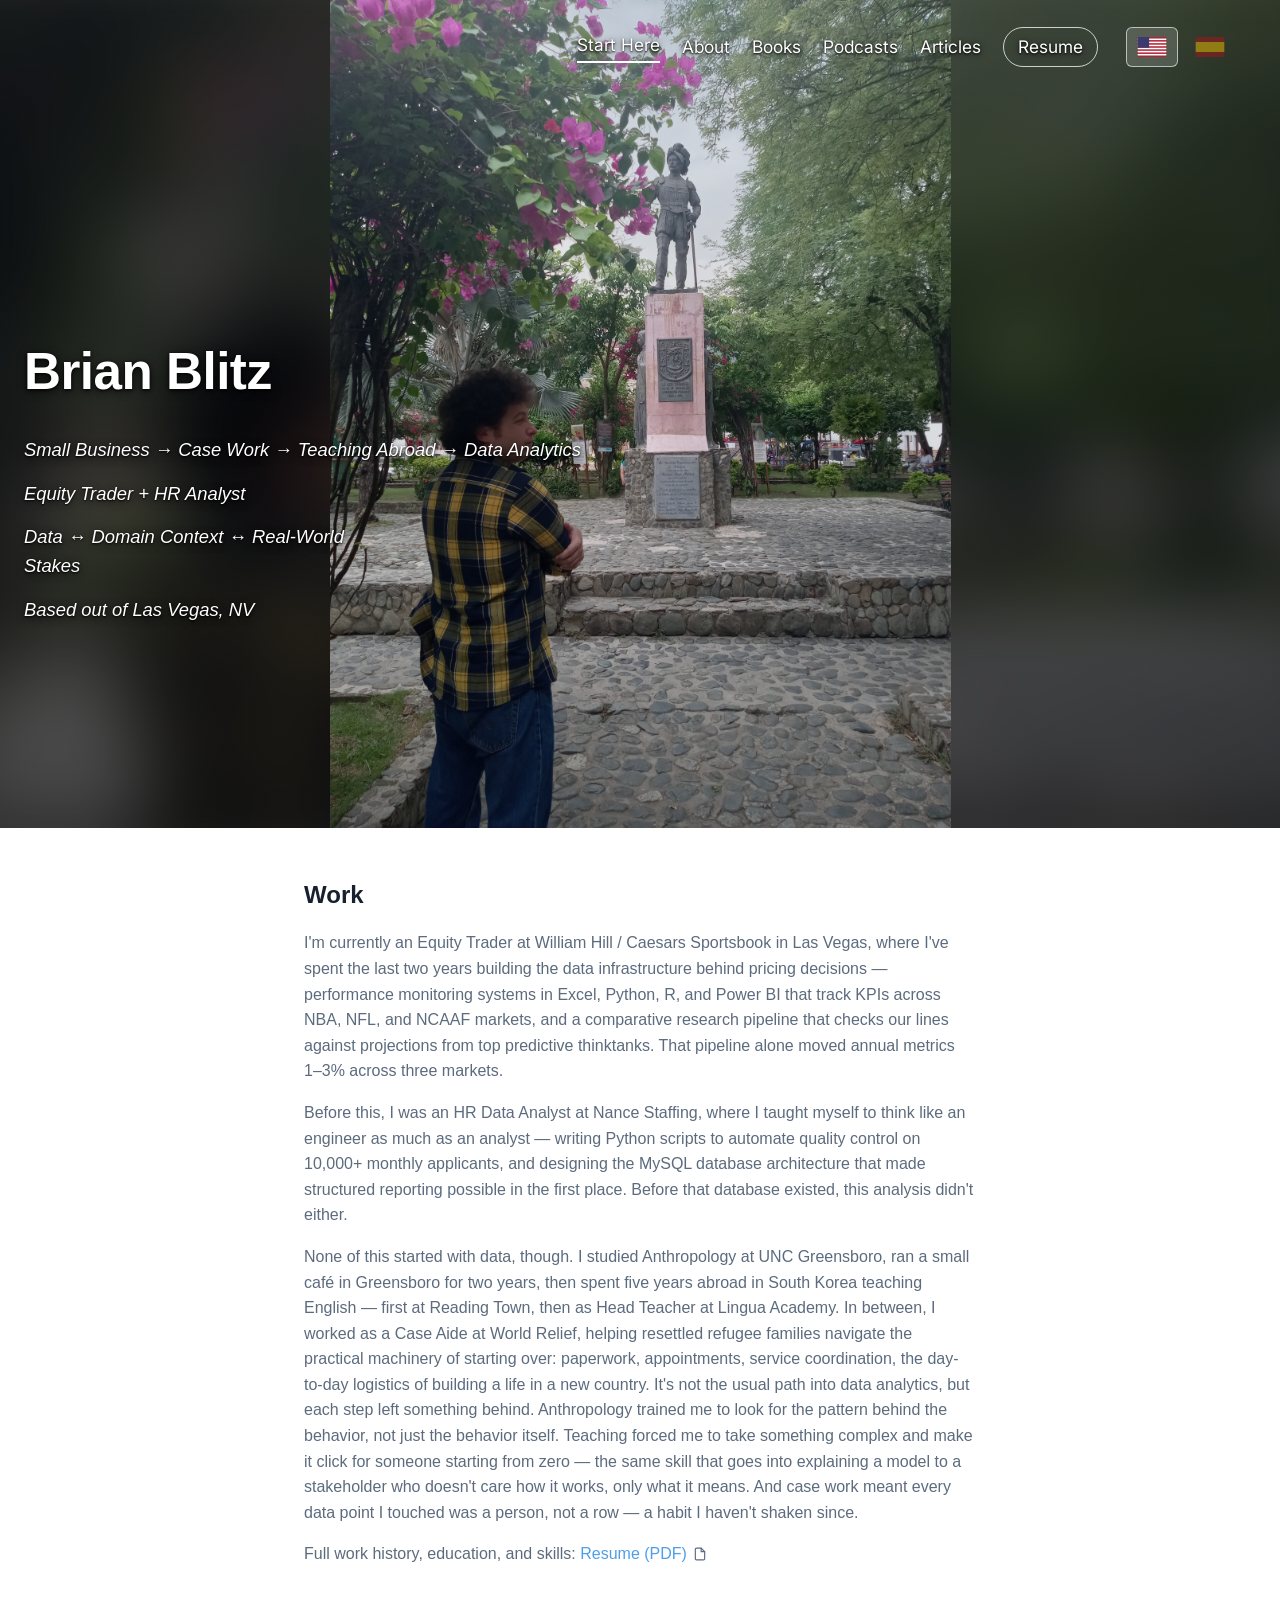
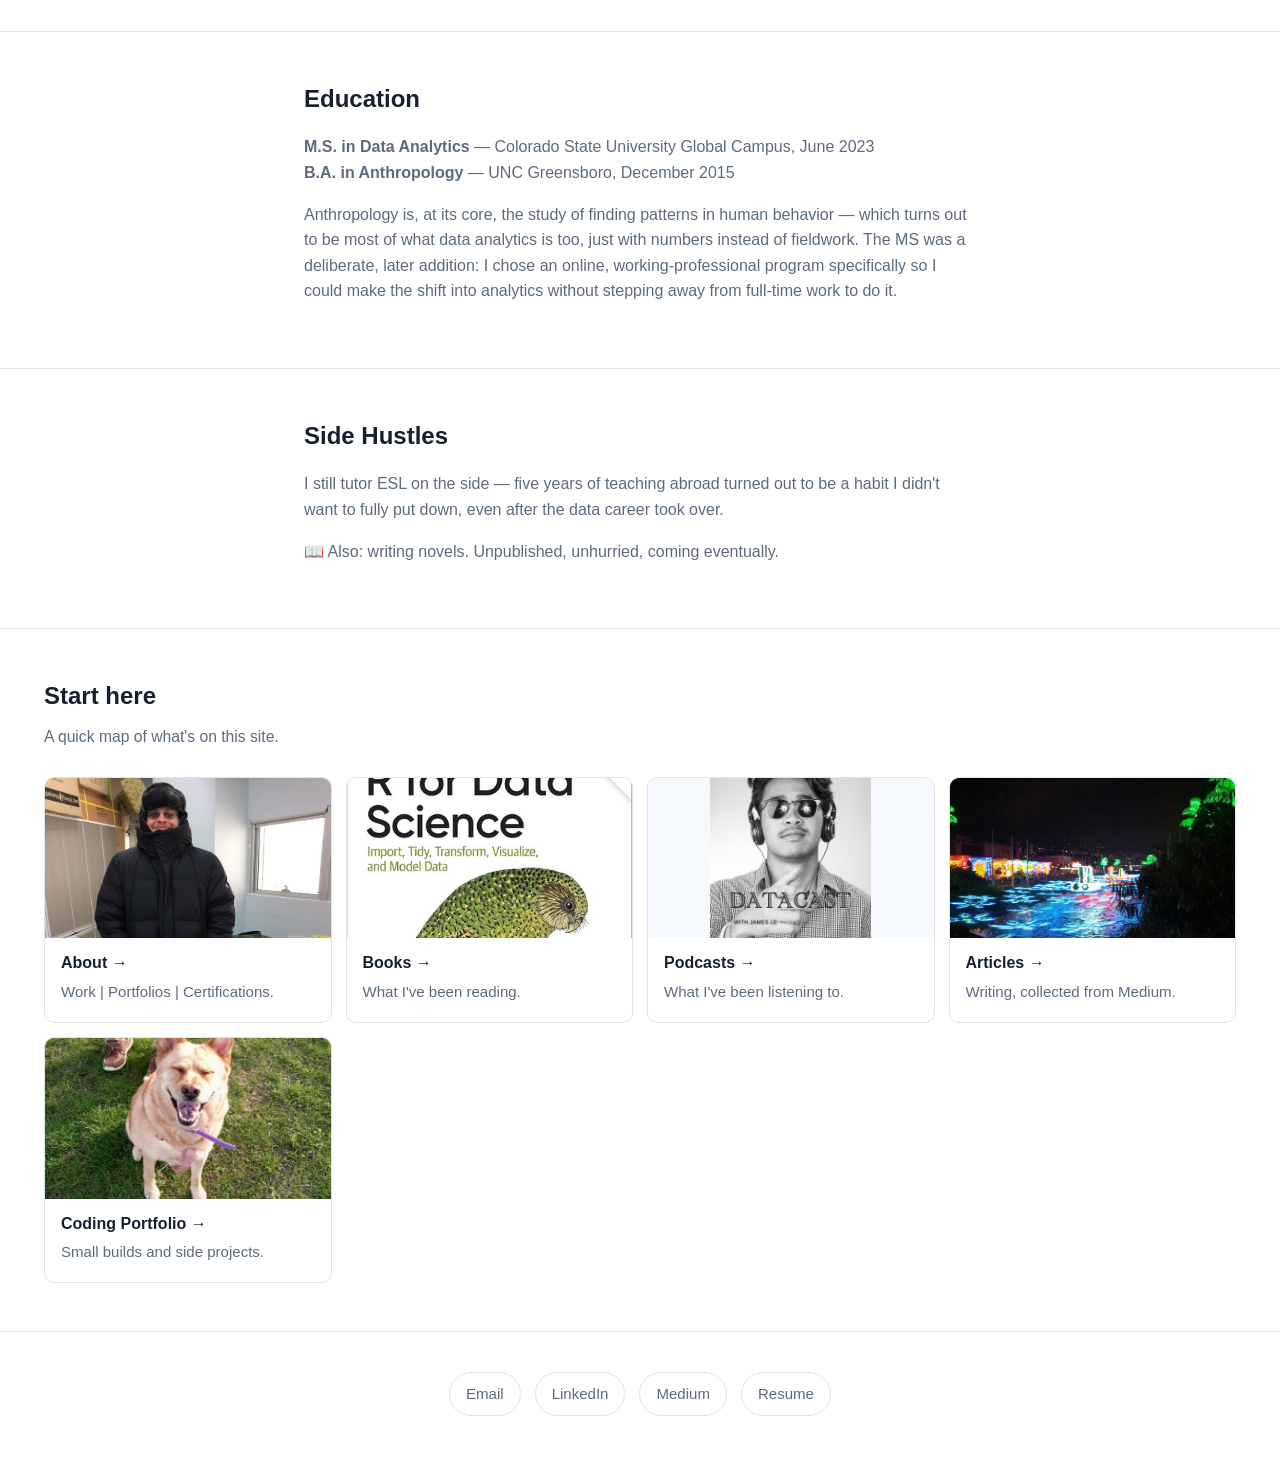
==== commit 204932f0: "Fix About link, link SQL NLP project, trim Data Portfolio dek and hero taglines Co-Authored-By: Clau" ====
--- a/index.html
+++ b/index.html
@@ -45,15 +45,15 @@
       <h1>Brian Blitz</h1>
       <div class="taglines" data-lang="en">
         <p class="tagline-leak">Small Business → Case Work → Teaching Abroad → Data Analytics</p>
-        <p>Equity Trader + HR Analyst + ML Builder</p>
+        <p>Equity Trader + HR Analyst</p>
         <p>Data ↔ Domain Context ↔ Real-World Stakes</p>
-        <p>Bilingual Data Analyst · Las Vegas, NV</p>
+        <p>Based out of Las Vegas, NV</p>
       </div>
       <div class="taglines" data-lang="es" hidden>
         <p class="tagline-leak">Pequeño Negocio → Trabajo Social → Enseñanza en el Extranjero → Analítica de Datos</p>
-        <p>Trader de Apuestas + Analista de RR. HH. + Constructor de ML</p>
+        <p>Trader de Apuestas + Analista de RR. HH.</p>
         <p>Datos ↔ Contexto del Dominio ↔ Consecuencias Reales</p>
-        <p>Analista de Datos Bilingüe · Las Vegas, NV</p>
+        <p>Con base en Las Vegas, NV</p>
       </div>
     </div>
   </div>
@@ -175,7 +175,7 @@
       <span data-lang="es" hidden>Un mapa rápido de lo que hay en este sitio.</span>
     </p>
     <div class="quick-links quick-links-photo">
-      <a href="about.html">
+      <a href="work-experience.html">
         <div class="qphoto"><img src="assets/photos/korea-winter.jpg" alt="" loading="lazy"></div>
         <div class="qtitle"><span data-lang="en">About →</span><span data-lang="es" hidden>Acerca de →</span></div>
         <div class="qdesc">
--- a/style.css
+++ b/style.css
@@ -375,6 +375,9 @@
   display: grid;
   grid-template-columns: repeat(auto-fill, minmax(280px, 1fr));
   gap: 18px;
+}
+body[data-title-en^="Data Portfolio"] .grid {
+  grid-template-columns: repeat(3, 1fr);
 }
 .card {
   background: var(--bg-elev);
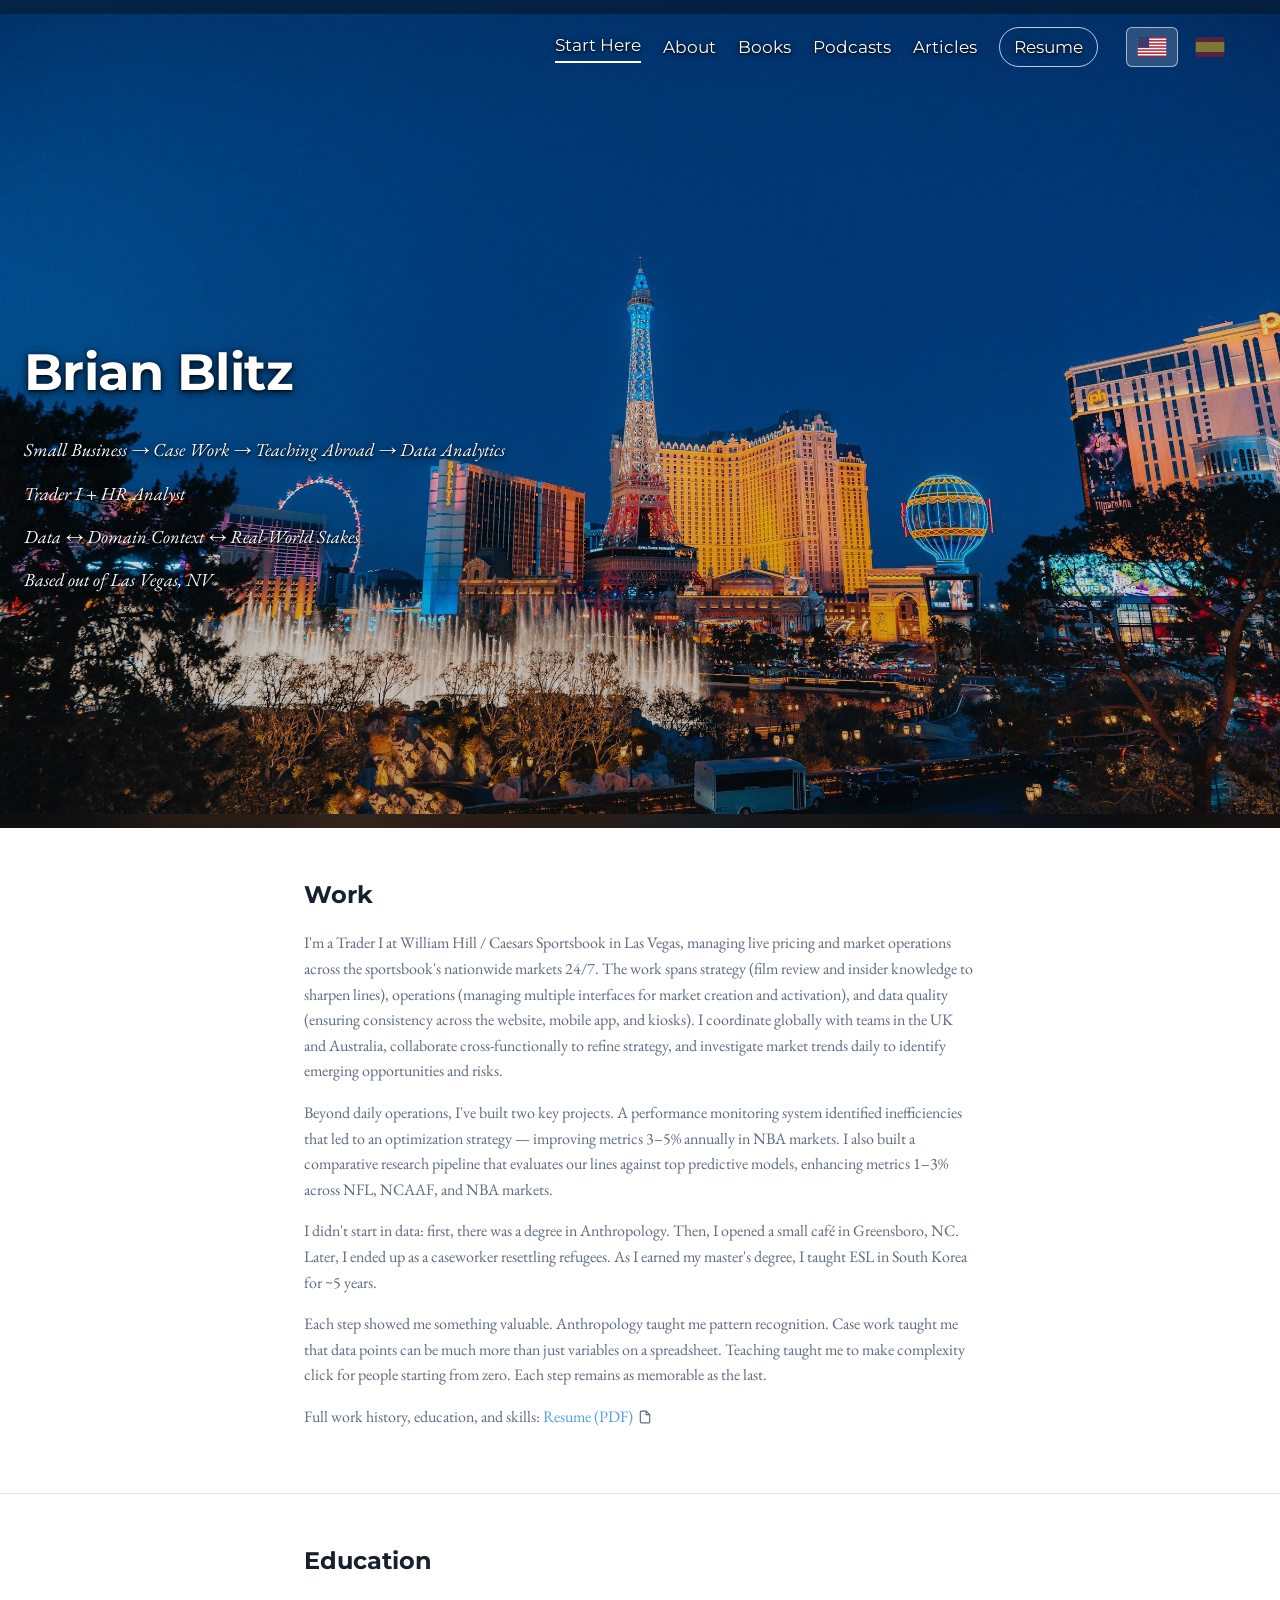
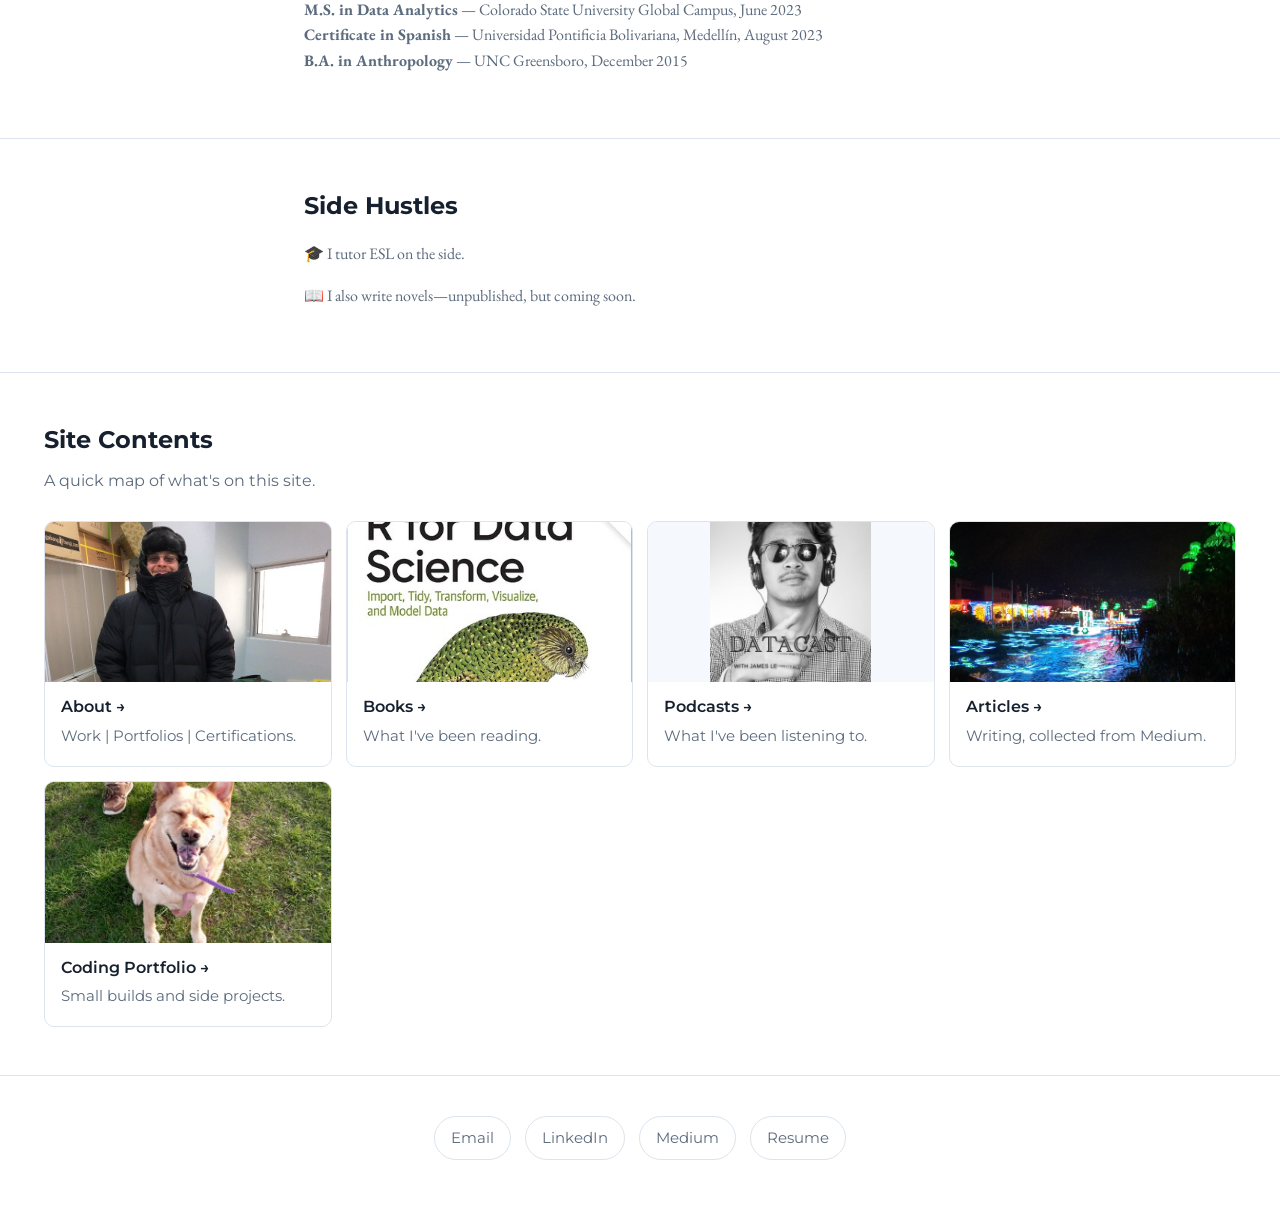
==== commit 51a7a242: "Sitewide font swap, handoff-doc content updates, and Work Experience photo redesign - Swap site typo" ====
--- a/index.html
+++ b/index.html
@@ -7,7 +7,7 @@
 <title>Brian Blitz</title>
 <link rel="preconnect" href="https://fonts.googleapis.com">
 <link rel="preconnect" href="https://fonts.gstatic.com" crossorigin>
-<link href="https://fonts.googleapis.com/css2?family=Inter:wght@400;600;700&display=swap" rel="stylesheet">
+<link href="https://fonts.googleapis.com/css2?family=Montserrat:wght@400;500;600;700;800&family=EB+Garamond:ital,wght@0,400;0,500;0,600;1,400&display=swap" rel="stylesheet">
 <link rel="stylesheet" href="style.css?v=2">
 </head>
 <body data-title-en="Brian Blitz" data-title-es="Brian Blitz">
@@ -45,13 +45,13 @@
       <h1>Brian Blitz</h1>
       <div class="taglines" data-lang="en">
         <p class="tagline-leak">Small Business → Case Work → Teaching Abroad → Data Analytics</p>
-        <p>Equity Trader + HR Analyst</p>
+        <p>Trader I + HR Analyst</p>
         <p>Data ↔ Domain Context ↔ Real-World Stakes</p>
         <p>Based out of Las Vegas, NV</p>
       </div>
       <div class="taglines" data-lang="es" hidden>
         <p class="tagline-leak">Pequeño Negocio → Trabajo Social → Enseñanza en el Extranjero → Analítica de Datos</p>
-        <p>Trader de Apuestas + Analista de RR. HH.</p>
+        <p>Trader I + Analista de RR. HH.</p>
         <p>Datos ↔ Contexto del Dominio ↔ Consecuencias Reales</p>
         <p>Con base en Las Vegas, NV</p>
       </div>
@@ -63,57 +63,56 @@
   <div class="wrap about-page-content">
     <h2><span data-lang="en">Work</span><span data-lang="es" hidden>Trabajo</span></h2>
     <p data-lang="en">
-      I'm currently an Equity Trader at William Hill / Caesars Sportsbook in Las Vegas, where I've spent the
-      last two years building the data infrastructure behind pricing decisions — performance monitoring
-      systems in Excel, Python, R, and Power BI that track KPIs across NBA, NFL, and NCAAF markets, and a
-      comparative research pipeline that checks our lines against projections from top predictive thinktanks.
-      That pipeline alone moved annual metrics 1–3% across three markets.
-    </p>
-    <p data-lang="es" hidden>
-      Actualmente soy Trader de Apuestas en William Hill / Caesars Sportsbook en Las Vegas, donde he pasado los
-      últimos dos años construyendo la infraestructura de datos detrás de las decisiones de fijación de precios
-      — sistemas de monitoreo de rendimiento en Excel, Python, R y Power BI que hacen seguimiento de KPIs en los
-      mercados de la NBA, la NFL y la NCAAF, y un pipeline de investigación comparativa que verifica nuestras
-      líneas frente a proyecciones de los principales centros de análisis predictivo. Solo ese pipeline movió
-      las métricas anuales entre un 1–3% en tres mercados.
-    </p>
-    <p data-lang="en">
-      Before this, I was an HR Data Analyst at Nance Staffing, where I taught myself to think like an engineer
-      as much as an analyst — writing Python scripts to automate quality control on 10,000+ monthly applicants,
-      and designing the MySQL database architecture that made structured reporting possible in the first place.
-      Before that database existed, this analysis didn't either.
-    </p>
-    <p data-lang="es" hidden>
-      Antes de esto, fui Analista de Datos de RR. HH. en Nance Staffing, donde aprendí por mi cuenta a pensar
-      tanto como ingeniero como analista — escribiendo scripts en Python para automatizar el control de calidad
-      de más de 10,000 postulantes mensuales, y diseñando la arquitectura de base de datos en MySQL que hizo
-      posible, en primer lugar, la generación de reportes estructurados. Antes de que existiera esa base de
-      datos, tampoco existía este análisis.
-    </p>
-    <p data-lang="en">
-      None of this started with data, though. I studied Anthropology at UNC Greensboro, ran a small café in
-      Greensboro for two years, then spent five years abroad in South Korea teaching English — first at
-      Reading Town, then as Head Teacher at Lingua Academy. In between, I worked as a Case Aide at World
-      Relief, helping resettled refugee families navigate the practical machinery of starting over: paperwork,
-      appointments, service coordination, the day-to-day logistics of building a life in a new country. It's
-      not the usual path into data analytics, but each step left something behind. Anthropology trained me to
-      look for the pattern behind the behavior, not just the behavior itself. Teaching forced me to take
-      something complex and make it click for someone starting from zero — the same skill that goes into
-      explaining a model to a stakeholder who doesn't care how it works, only what it means. And case work
-      meant every data point I touched was a person, not a row — a habit I haven't shaken since.
-    </p>
-    <p data-lang="es" hidden>
-      Sin embargo, nada de esto empezó con datos. Estudié Antropología en UNC Greensboro, dirigí un pequeño
-      café en Greensboro durante dos años, y luego pasé cinco años en Corea del Sur enseñando inglés — primero
-      en Reading Town, y después como Profesor Principal en Lingua Academy. En medio de todo eso, trabajé como
-      Asistente de Casos en World Relief, ayudando a familias de refugiados reasentados a navegar la
-      maquinaria práctica de empezar de nuevo: papeleo, citas, coordinación de servicios, la logística diaria
-      de construir una vida en un país nuevo. No es el camino habitual hacia la analítica de datos, pero cada
-      etapa dejó algo. La antropología me entrenó para buscar el patrón detrás del comportamiento, no solo el
-      comportamiento en sí. Enseñar me obligó a tomar algo complejo y hacer que le hiciera clic a alguien que
-      empezaba desde cero — la misma habilidad que se necesita para explicarle un modelo a alguien del negocio
-      a quien no le importa cómo funciona, solo qué significa. Y el trabajo de casos significó que cada dato
-      que toqué era una persona, no una fila — un hábito del que no me he desprendido desde entonces.
+      I'm a Trader I at William Hill / Caesars Sportsbook in Las Vegas, managing live pricing and market
+      operations across the sportsbook's nationwide markets 24/7. The work spans strategy (film review and
+      insider knowledge to sharpen lines), operations (managing multiple interfaces for market creation and
+      activation), and data quality (ensuring consistency across the website, mobile app, and kiosks). I
+      coordinate globally with teams in the UK and Australia, collaborate cross-functionally to refine
+      strategy, and investigate market trends daily to identify emerging opportunities and risks.
+    </p>
+    <p data-lang="es" hidden>
+      Soy Trader I en William Hill / Caesars Sportsbook en Las Vegas, donde gestiono la fijación de precios en
+      vivo y las operaciones de mercado en los mercados nacionales de la casa de apuestas, las 24 horas del
+      día. El trabajo abarca estrategia (revisión de partidos y conocimiento interno para afinar las líneas),
+      operaciones (gestión de múltiples interfaces para la creación y activación de mercados) y calidad de
+      datos (garantizando consistencia entre el sitio web, la aplicación móvil y los kioscos). Coordino
+      globalmente con equipos en el Reino Unido y Australia, colaboro de forma multifuncional para refinar la
+      estrategia, e investigo las tendencias del mercado a diario para identificar oportunidades y riesgos
+      emergentes.
+    </p>
+    <p data-lang="en">
+      Beyond daily operations, I've built two key projects. A performance monitoring system identified
+      inefficiencies that led to an optimization strategy — improving metrics 3–5% annually in NBA markets. I
+      also built a comparative research pipeline that evaluates our lines against top predictive models,
+      enhancing metrics 1–3% across NFL, NCAAF, and NBA markets.
+    </p>
+    <p data-lang="es" hidden>
+      Más allá de las operaciones diarias, he construido dos proyectos clave. Un sistema de monitoreo de
+      rendimiento identificó ineficiencias que llevaron a una estrategia de optimización — mejorando las
+      métricas entre un 3–5% anual en los mercados de la NBA. También construí un pipeline de investigación
+      comparativa que evalúa nuestras líneas frente a los principales modelos predictivos, mejorando las
+      métricas entre un 1–3% en los mercados de NFL, NCAAF y NBA.
+    </p>
+    <p data-lang="en">
+      I didn't start in data: first, there was a degree in Anthropology. Then, I opened a small café in
+      Greensboro, NC. Later, I ended up as a caseworker resettling refugees. As I earned my master's degree, I
+      taught ESL in South Korea for ~5 years.
+    </p>
+    <p data-lang="es" hidden>
+      No empecé en datos: primero hubo un título en Antropología. Luego, abrí un pequeño café en Greensboro,
+      Carolina del Norte. Más tarde, terminé como trabajador social reasentando refugiados. Mientras obtenía
+      mi maestría, enseñé inglés como segunda lengua en Corea del Sur durante ~5 años.
+    </p>
+    <p data-lang="en">
+      Each step showed me something valuable. Anthropology taught me pattern recognition. Case work taught me
+      that data points can be much more than just variables on a spreadsheet. Teaching taught me to make
+      complexity click for people starting from zero. Each step remains as memorable as the last.
+    </p>
+    <p data-lang="es" hidden>
+      Cada etapa me mostró algo valioso. La antropología me enseñó a reconocer patrones. El trabajo social me
+      enseñó que los datos pueden ser mucho más que simples variables en una hoja de cálculo. Enseñar me
+      enseñó a hacer que la complejidad tuviera sentido para personas que empezaban desde cero. Cada etapa
+      sigue siendo tan memorable como la anterior.
     </p>
     <p>
       <span data-lang="en">Full work history, education, and skills: <a href="assets/Blitz.Brian_Resume.pdf" target="_blank">Resume (PDF)</a> <svg class="inline-doc-icon" width="14" height="14" viewBox="0 0 24 24" fill="none" stroke="currentColor" stroke-width="2" stroke-linecap="round" stroke-linejoin="round" aria-hidden="true"><path d="M14 2H6a2 2 0 0 0-2 2v16a2 2 0 0 0 2 2h12a2 2 0 0 0 2-2V8z"/><polyline points="14 2 14 8 20 8"/></svg></span>
@@ -129,21 +128,11 @@
       <span data-lang="en"><strong>M.S. in Data Analytics</strong> — Colorado State University Global Campus, June 2023</span>
       <span data-lang="es" hidden><strong>Maestría en Analítica de Datos</strong> — Colorado State University Global Campus, junio de 2023</span>
       <br>
+      <span data-lang="en"><strong>Certificate in Spanish</strong> — Universidad Pontificia Bolivariana, Medellín, August 2023</span>
+      <span data-lang="es" hidden><strong>Certificado en Español</strong> — Universidad Pontificia Bolivariana, Medellín, agosto de 2023</span>
+      <br>
       <span data-lang="en"><strong>B.A. in Anthropology</strong> — UNC Greensboro, December 2015</span>
       <span data-lang="es" hidden><strong>Licenciatura en Antropología</strong> — UNC Greensboro, diciembre de 2015</span>
-    </p>
-    <p data-lang="en">
-      Anthropology is, at its core, the study of finding patterns in human behavior — which turns out to be
-      most of what data analytics is too, just with numbers instead of fieldwork. The MS was a deliberate,
-      later addition: I chose an online, working-professional program specifically so I could make the shift
-      into analytics without stepping away from full-time work to do it.
-    </p>
-    <p data-lang="es" hidden>
-      La antropología es, en esencia, el estudio de encontrar patrones en el comportamiento humano — que
-      resulta ser, en gran parte, lo mismo que es la analítica de datos, solo que con números en lugar de
-      trabajo de campo. La Maestría fue una incorporación deliberada y posterior: elegí un programa en línea
-      para profesionales que trabajan, específicamente para poder hacer el cambio hacia la analítica sin tener
-      que dejar mi trabajo de tiempo completo para lograrlo.
     </p>
   </div>
 </section>
@@ -151,25 +140,20 @@
 <section id="side-hustles">
   <div class="wrap about-page-content">
     <h2><span data-lang="en">Side Hustles</span><span data-lang="es" hidden>Proyectos Paralelos</span></h2>
-    <p data-lang="en">
-      I still tutor ESL on the side — five years of teaching abroad turned out to be a habit I didn't want to
-      fully put down, even after the data career took over.
-    </p>
-    <p data-lang="es" hidden>
-      Todavía doy tutorías de inglés como segunda lengua (ESL) de forma paralela — cinco años enseñando en el
-      extranjero resultaron ser un hábito que no quise abandonar del todo, incluso después de que la carrera
-      en datos tomara protagonismo.
-    </p>
-    <p>
-      <span data-lang="en">📖 Also: writing novels. Unpublished, unhurried, coming eventually.</span>
-      <span data-lang="es" hidden>📖 También: escribiendo novelas. Inéditas, sin prisa, llegarán eventualmente.</span>
+    <p>
+      <span data-lang="en">🎓 I tutor ESL on the side.</span>
+      <span data-lang="es" hidden>🎓 Doy tutorías de inglés como segunda lengua de forma paralela.</span>
+    </p>
+    <p>
+      <span data-lang="en">📖 I also write novels—unpublished, but coming soon.</span>
+      <span data-lang="es" hidden>📖 También escribo novelas — inéditas, pero ya vienen en camino.</span>
     </p>
   </div>
 </section>
 
 <section>
   <div class="wrap">
-    <h2><span data-lang="en">Start here</span><span data-lang="es" hidden>Empezar aquí</span></h2>
+    <h2><span data-lang="en">Site Contents</span><span data-lang="es" hidden>Contenido del Sitio</span></h2>
     <p class="section-sub">
       <span data-lang="en">A quick map of what's on this site.</span>
       <span data-lang="es" hidden>Un mapa rápido de lo que hay en este sitio.</span>
--- a/style.css
+++ b/style.css
@@ -13,10 +13,30 @@
 * { box-sizing: border-box; }
 body {
   margin: 0;
-  font-family: -apple-system, BlinkMacSystemFont, "Segoe UI", Helvetica, Arial, sans-serif;
+  font-family: 'EB Garamond', Georgia, 'Times New Roman', serif;
   background: var(--bg);
   color: var(--text);
   line-height: 1.6;
+}
+h1, h2, h3, h4, h5, h6 {
+  font-family: 'Montserrat', -apple-system, BlinkMacSystemFont, "Segoe UI", Helvetica, Arial, sans-serif;
+}
+/* UI chrome (labels, metadata, pills, nav-adjacent text) stays on the sans
+   heading face — only actual reading copy (paragraphs, quotes, taglines)
+   uses the EB Garamond body serif set as the page default above. */
+.links a,
+.quick-links .qtitle,
+.quick-links .qdesc,
+.card .industry,
+.tags span,
+.category-label,
+.item-list .item-title,
+.item-list .item-meta,
+.creator-label .creator-name,
+.article-title,
+.article-card .article-meta,
+section .section-sub {
+  font-family: 'Montserrat', -apple-system, BlinkMacSystemFont, "Segoe UI", Helvetica, Arial, sans-serif;
 }
 a { color: var(--accent); text-decoration: none; }
 a:hover { text-decoration: underline; }
@@ -27,7 +47,7 @@
 nav.site-nav {
   border-bottom: 1px solid var(--border);
   padding: 20px 0;
-  font-family: 'Inter', -apple-system, BlinkMacSystemFont, "Segoe UI", Helvetica, Arial, sans-serif;
+  font-family: 'Montserrat', -apple-system, BlinkMacSystemFont, "Segoe UI", Helvetica, Arial, sans-serif;
   animation: nav-fade-in 0.5s ease 0.35s backwards;
 }
 nav.site-nav .wrap {
@@ -294,6 +314,17 @@
 }
 header.hero .links a { border-color: rgba(255,255,255,0.4); color: #fff; }
 header.hero .links a:hover { border-color: var(--accent2); background: rgba(255,255,255,0.14); }
+
+/* Mobile: the nav wraps onto multiple lines at narrow widths and was tall
+   enough to run into the hero-content title (pinned at top:40%). Give the
+   box more room and anchor the title to the bottom instead, so it can't
+   collide with the nav regardless of how many lines it wraps to. */
+@media (max-width: 640px) {
+  header.hero { height: auto; min-height: 640px; }
+  header.hero .hero-content { top: auto; bottom: 32px; }
+  header.hero h1 { font-size: 2.4rem; }
+  .hero .taglines p.tagline-leak { white-space: normal; max-width: 380px; }
+}
 .links { display: flex; gap: 14px; flex-wrap: wrap; }
 .links a {
   padding: 9px 16px;
@@ -353,6 +384,63 @@
 .quick-links-photo img[src*="datacast"] { object-fit: contain; object-position: center; }
 .quick-links-photo img[src*="dog-park"] { object-position: center 64%; }
 
+/* Work Experience — each era gets a small photo beside its text (not a
+   dominant banner), alternating sides down the page so it reads as a
+   rhythm rather than one flat repeating stack. Photo is sized to roughly
+   match the text block's visual weight, not the box's full column width. */
+/* Widened just for this page: matching photo height to a 2-paragraph text
+   block needs more horizontal room than the sitewide 720px prose column
+   allows without crushing the text column down to an unreadable width. */
+body[data-title-en^="Work Experience"] .about-page-content { max-width: 980px; }
+
+/* .exp-photo's exact width/height are set by JS (see the inline script
+   near the end of this page) to genuinely match the .exp-text block's
+   real height at 4:5 aspect — CSS alone (aspect-ratio + stretch in a flex
+   row) resolved inconsistently across rows in testing (some widths
+   collapsed to ~0, others overflowed), so this is measured in JS instead.
+   The values below are just a sane pre-JS fallback. */
+.exp-row {
+  display: flex;
+  gap: 36px;
+  align-items: stretch;
+  margin: 0 0 48px;
+}
+.exp-row-reverse { flex-direction: row-reverse; }
+.exp-photo {
+  position: relative;
+  flex: 0 0 auto;
+  width: 340px;
+  border: 1px solid var(--border);
+  border-radius: var(--radius);
+  overflow: hidden;
+}
+.exp-photo img {
+  display: block;
+  width: 100%;
+  height: 100%;
+  object-fit: cover;
+}
+/* Required attribution for the one CC BY-SA photo on this page (Fenway
+   Park's scoreboard) — every other photo here is Unsplash License, which
+   doesn't require credit, so this stays scoped to just that one image. */
+.exp-photo .photo-credit {
+  position: absolute;
+  right: 8px;
+  bottom: 8px;
+  font-family: 'Montserrat', -apple-system, BlinkMacSystemFont, "Segoe UI", Helvetica, Arial, sans-serif;
+  font-size: 0.62rem;
+  color: rgba(255,255,255,0.8);
+  text-shadow: 0 1px 3px rgba(0,0,0,0.85);
+}
+.exp-photo .photo-credit:hover { color: #fff; text-decoration: underline; }
+.exp-text { flex: 0 0 480px; width: 480px; }
+.exp-text h3 { margin-top: 0; }
+@media (max-width: 760px) {
+  .exp-row, .exp-row-reverse { flex-direction: column; }
+  .exp-photo { width: 100% !important; max-width: 320px; height: auto !important; aspect-ratio: 4 / 5; }
+  .exp-text { width: 100%; flex-basis: auto; }
+}
+
 section { padding: 48px 0; }
 section + section { border-top: 1px solid var(--border); }
 section h2 { font-size: 1.5rem; margin: 0 0 8px; }
@@ -431,6 +519,38 @@
 .card-photo:focus-visible .finding {
   opacity: 1;
 }
+.card-photo.has-split { cursor: pointer; }
+
+.link-split {
+  position: absolute;
+  inset: 0;
+  z-index: 2;
+  display: flex;
+  opacity: 0;
+  pointer-events: none;
+  transition: opacity 0.2s ease;
+}
+.card-photo.has-split.is-open .link-split {
+  opacity: 1;
+  pointer-events: auto;
+}
+.card-photo.has-split.is-open .finding {
+  opacity: 0 !important;
+}
+.link-split a {
+  flex: 1;
+  display: flex;
+  align-items: center;
+  justify-content: center;
+  background: rgba(6,9,13,0.8);
+  color: #f4f7fa;
+  font-size: 0.94rem;
+  font-weight: 600;
+  transition: background 0.2s ease;
+}
+.link-split a:hover,
+.link-split a:focus-visible { background: rgba(6,9,13,0.94); }
+.link-split a:not(:last-child) { border-right: 1px solid rgba(244,247,250,0.35); }
 
 /* Simple list rows (MOOCs, and later Books/Podcasts/Articles) */
 .item-list { list-style: none; padding: 0; margin: 0; display: flex; flex-direction: column; gap: 12px; }
@@ -448,23 +568,38 @@
 .item-list .item-card-link { display: block; color: inherit; }
 .item-list .item-card-link:hover { text-decoration: none; }
 .item-list .item-card-link:hover .item-title { text-decoration: underline; }
-.item-list .item-photo { width: 100%; aspect-ratio: 21 / 9; }
+.item-list .item-photo { position: relative; width: 100%; aspect-ratio: 21 / 9; overflow: hidden; }
 .item-list .item-photo img { display: block; width: 100%; height: 100%; object-fit: cover; }
 .item-list .item-body { padding: 14px 18px; }
 .item-list .item-title { color: var(--text); font-weight: 600; font-size: 0.95rem; }
 .item-list a.item-title:hover { text-decoration: underline; }
 .item-list .item-meta { color: var(--text-muted); font-size: 0.94rem; margin-top: 2px; }
-.item-list .item-quote {
-  color: var(--text-muted);
-  font-size: 0.94rem;
-  font-style: italic;
+/* Hover-reveal overlay on the photo, matching the .card-photo .finding pattern
+   used elsewhere on the site — only .item-photo (Coding Portfolio) has an
+   .item-quote inside it; the plain text-list .item-quote no longer exists. */
+.item-list .item-photo .item-quote {
+  position: absolute;
+  left: 0;
+  right: 0;
+  bottom: 0;
+  margin: 0;
+  padding: 36px 14px 12px;
+  background: linear-gradient(to top, rgba(6,9,13,0.97) 60%, rgba(6,9,13,0) 100%);
+  color: #f4f7fa;
+  font-size: 0.98rem;
+  font-style: normal;
   line-height: 1.5;
-  margin-top: 8px;
-  padding-left: 12px;
-  border-left: 2px solid var(--border);
-}
+  opacity: 0;
+  transition: opacity 0.25s ease;
+}
+.item-list .item-card-link:hover .item-photo .item-quote,
+.item-list .item-card-link:focus-visible .item-photo .item-quote {
+  opacity: 1;
+}
+body[data-title-en^="Coding Portfolio"] .item-title { font-size: 1.08rem; }
 .category-label {
   font-size: 0.94rem;
+  font-weight: 700;
   text-transform: uppercase;
   letter-spacing: 0.06em;
   color: var(--text-muted);
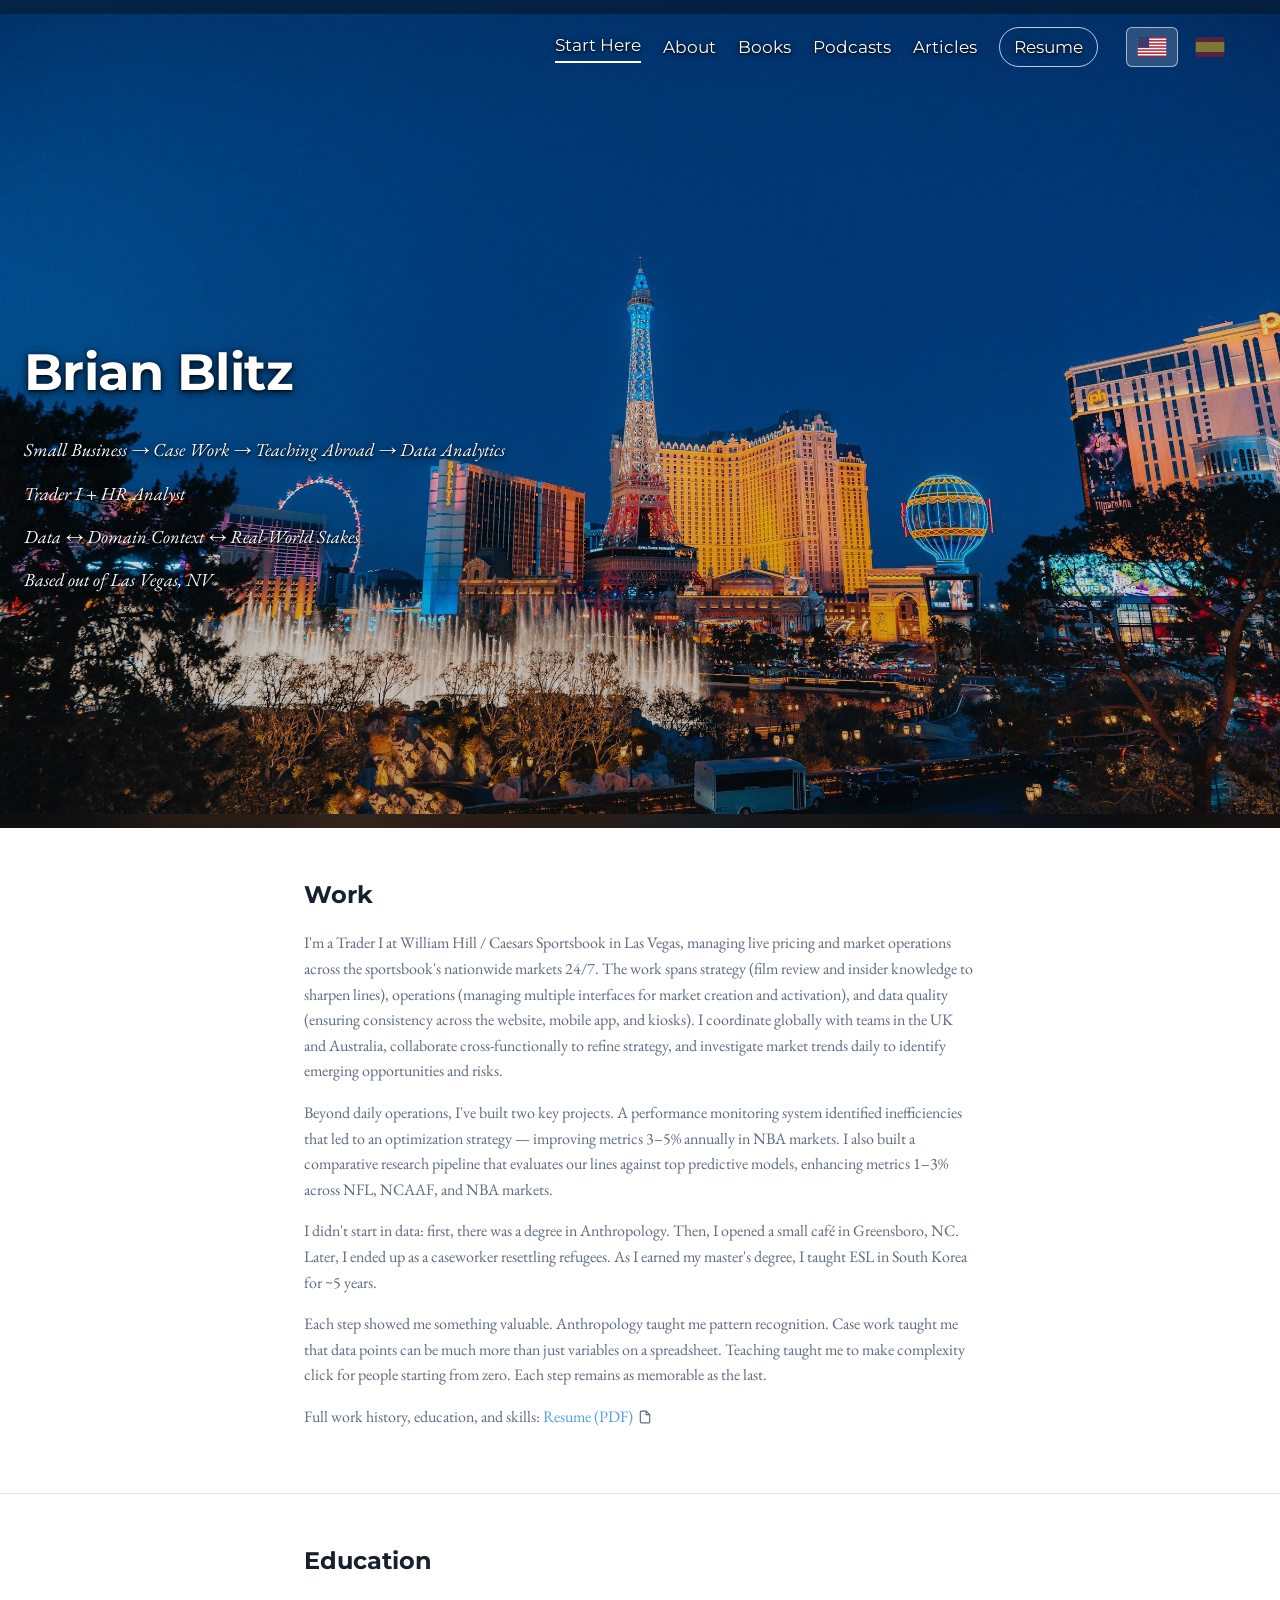
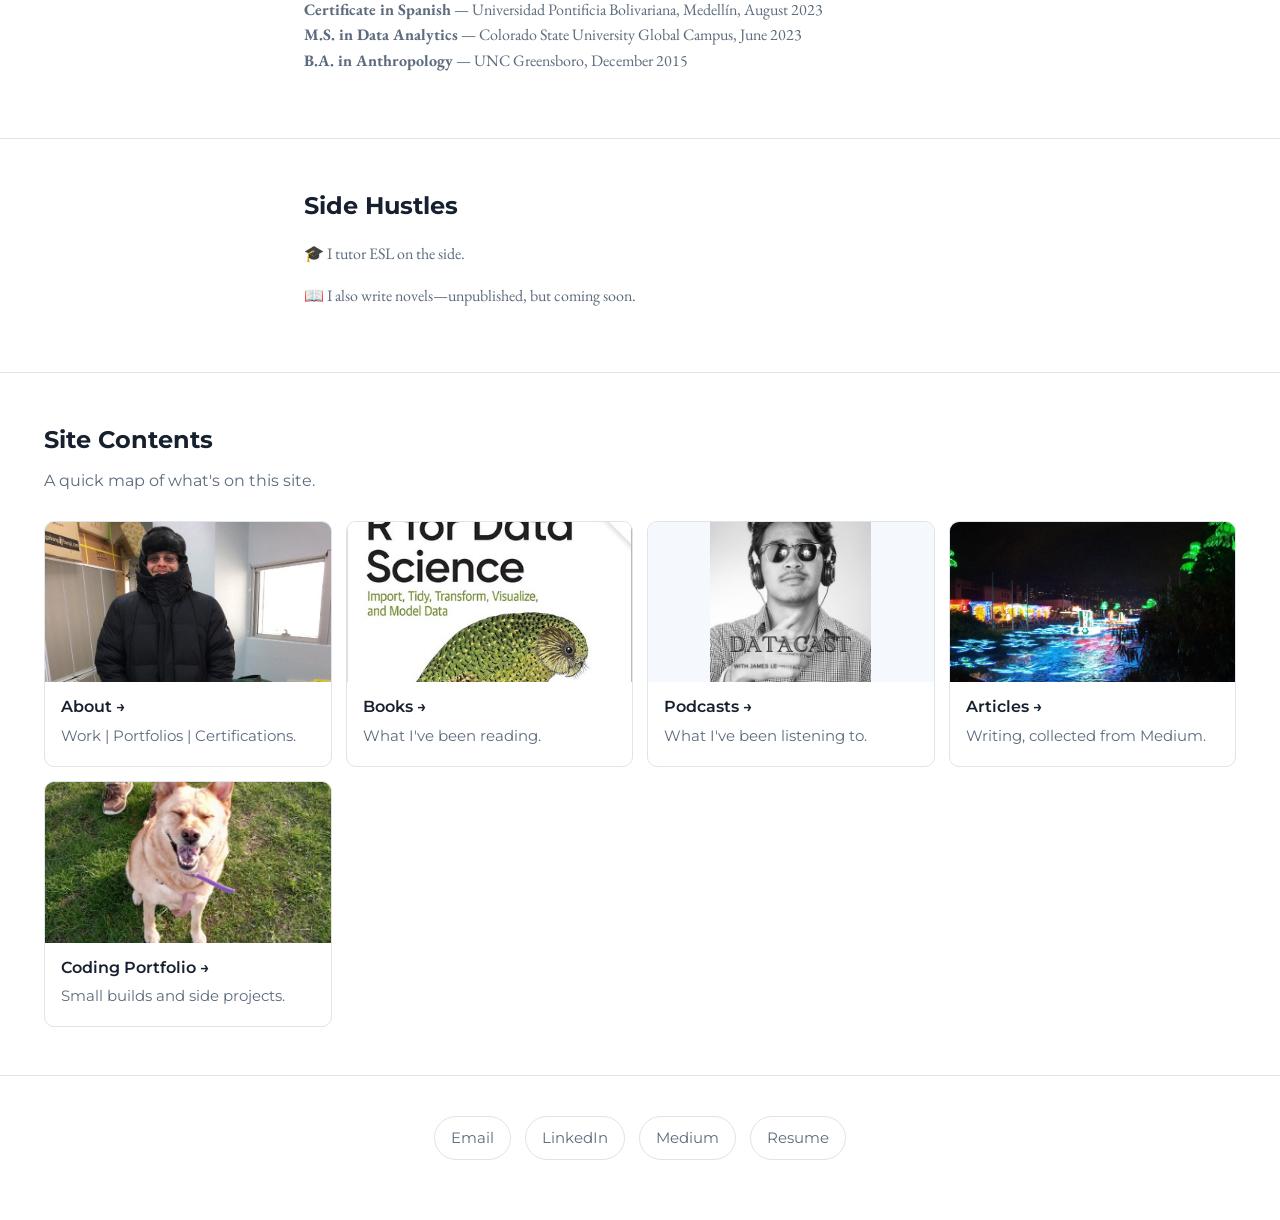
==== commit 4b40d0e4: "Recrop Work Experience banner, reorder Education, enforce 14px font floor, darken category labels - " ====
--- a/index.html
+++ b/index.html
@@ -125,11 +125,11 @@
   <div class="wrap about-page-content">
     <h2><span data-lang="en">Education</span><span data-lang="es" hidden>Educación</span></h2>
     <p>
+      <span data-lang="en"><strong>Certificate in Spanish</strong> — Universidad Pontificia Bolivariana, Medellín, August 2023</span>
+      <span data-lang="es" hidden><strong>Certificado en Español</strong> — Universidad Pontificia Bolivariana, Medellín, agosto de 2023</span>
+      <br>
       <span data-lang="en"><strong>M.S. in Data Analytics</strong> — Colorado State University Global Campus, June 2023</span>
       <span data-lang="es" hidden><strong>Maestría en Analítica de Datos</strong> — Colorado State University Global Campus, junio de 2023</span>
-      <br>
-      <span data-lang="en"><strong>Certificate in Spanish</strong> — Universidad Pontificia Bolivariana, Medellín, August 2023</span>
-      <span data-lang="es" hidden><strong>Certificado en Español</strong> — Universidad Pontificia Bolivariana, Medellín, agosto de 2023</span>
       <br>
       <span data-lang="en"><strong>B.A. in Anthropology</strong> — UNC Greensboro, December 2015</span>
       <span data-lang="es" hidden><strong>Licenciatura en Antropología</strong> — UNC Greensboro, diciembre de 2015</span>
--- a/style.css
+++ b/style.css
@@ -205,7 +205,13 @@
 header.page-head.has-photo nav.site-nav .resume-pill:hover { background: rgba(255,255,255,0.14); border-color: #fff; }
 
 /* Per-banner focal point overrides where the default center-30% crop misses the subject */
-body[data-title-en^="Work Experience"] .page-head-bg img { object-position: center 50% !important; }
+/* This banner's source photo is a tall circular mural (swirl headdress
+   down through the face) — the shared 52vh box is too short at wide
+   viewports to show both without cropping one away entirely, so this page
+   gets a taller box plus a position biased toward the face while still
+   keeping a good amount of the hair swirl in frame. */
+body[data-title-en^="Work Experience"] header.page-head.has-photo { min-height: 68vh; }
+body[data-title-en^="Work Experience"] .page-head-bg img { object-position: center 80% !important; }
 body[data-title-en^="Articles"] .page-head-bg img { object-position: center 49% !important; }
 body[data-title-en^="Books"] .page-head-bg img { object-position: center 45% !important; }
 
@@ -428,7 +434,7 @@
   right: 8px;
   bottom: 8px;
   font-family: 'Montserrat', -apple-system, BlinkMacSystemFont, "Segoe UI", Helvetica, Arial, sans-serif;
-  font-size: 0.62rem;
+  font-size: 0.88rem;
   color: rgba(255,255,255,0.8);
   text-shadow: 0 1px 3px rgba(0,0,0,0.85);
 }
@@ -602,7 +608,7 @@
   font-weight: 700;
   text-transform: uppercase;
   letter-spacing: 0.06em;
-  color: var(--text-muted);
+  color: var(--text);
   margin: 28px 0 10px;
 }
 .category-label:first-child { margin-top: 0; }
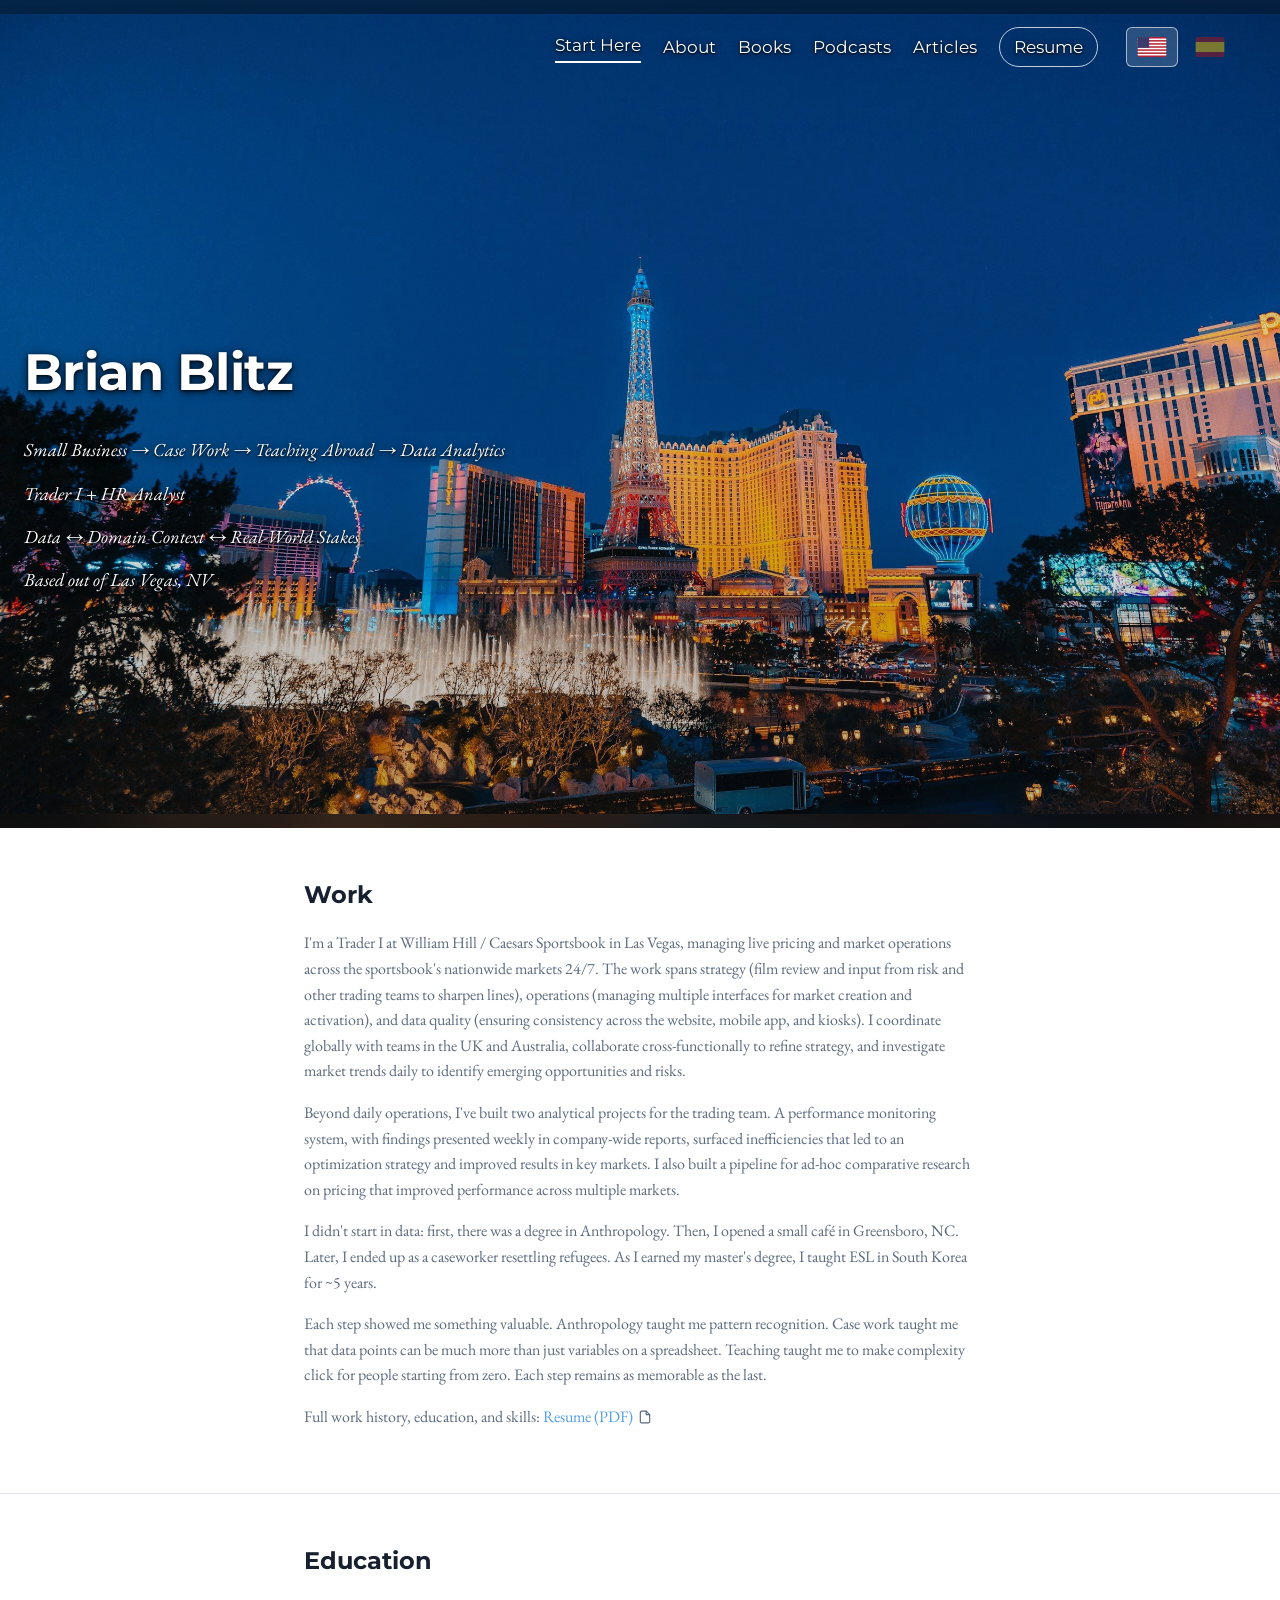
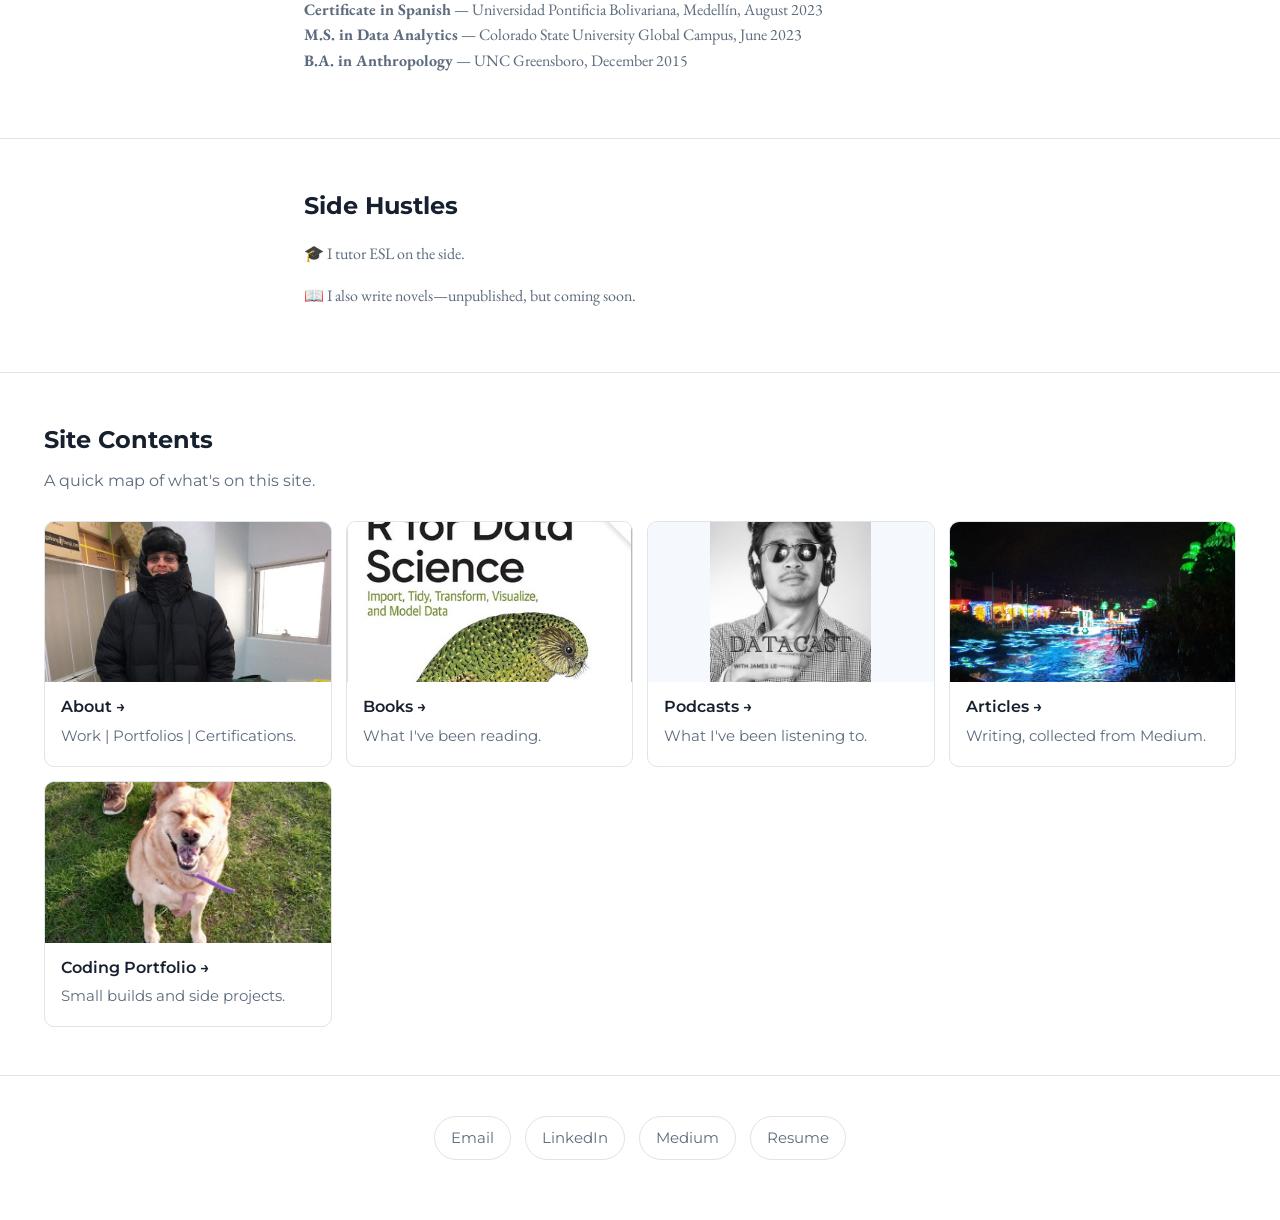
==== commit 33c0be13: "Update Landing page Work section for confidentiality (remove specific figures/league names) Co-Autho" ====
--- a/index.html
+++ b/index.html
@@ -65,7 +65,7 @@
     <p data-lang="en">
       I'm a Trader I at William Hill / Caesars Sportsbook in Las Vegas, managing live pricing and market
       operations across the sportsbook's nationwide markets 24/7. The work spans strategy (film review and
-      insider knowledge to sharpen lines), operations (managing multiple interfaces for market creation and
+      input from risk and other trading teams to sharpen lines), operations (managing multiple interfaces for market creation and
       activation), and data quality (ensuring consistency across the website, mobile app, and kiosks). I
       coordinate globally with teams in the UK and Australia, collaborate cross-functionally to refine
       strategy, and investigate market trends daily to identify emerging opportunities and risks.
@@ -73,7 +73,7 @@
     <p data-lang="es" hidden>
       Soy Trader I en William Hill / Caesars Sportsbook en Las Vegas, donde gestiono la fijación de precios en
       vivo y las operaciones de mercado en los mercados nacionales de la casa de apuestas, las 24 horas del
-      día. El trabajo abarca estrategia (revisión de partidos y conocimiento interno para afinar las líneas),
+      día. El trabajo abarca estrategia (revisión de partidos y aportes de riesgo y otros equipos de trading para afinar las líneas),
       operaciones (gestión de múltiples interfaces para la creación y activación de mercados) y calidad de
       datos (garantizando consistencia entre el sitio web, la aplicación móvil y los kioscos). Coordino
       globalmente con equipos en el Reino Unido y Australia, colaboro de forma multifuncional para refinar la
@@ -81,17 +81,17 @@
       emergentes.
     </p>
     <p data-lang="en">
-      Beyond daily operations, I've built two key projects. A performance monitoring system identified
-      inefficiencies that led to an optimization strategy — improving metrics 3–5% annually in NBA markets. I
-      also built a comparative research pipeline that evaluates our lines against top predictive models,
-      enhancing metrics 1–3% across NFL, NCAAF, and NBA markets.
-    </p>
-    <p data-lang="es" hidden>
-      Más allá de las operaciones diarias, he construido dos proyectos clave. Un sistema de monitoreo de
-      rendimiento identificó ineficiencias que llevaron a una estrategia de optimización — mejorando las
-      métricas entre un 3–5% anual en los mercados de la NBA. También construí un pipeline de investigación
-      comparativa que evalúa nuestras líneas frente a los principales modelos predictivos, mejorando las
-      métricas entre un 1–3% en los mercados de NFL, NCAAF y NBA.
+      Beyond daily operations, I've built two analytical projects for the trading team. A performance
+      monitoring system, with findings presented weekly in company-wide reports, surfaced inefficiencies that
+      led to an optimization strategy and improved results in key markets. I also built a pipeline for ad-hoc
+      comparative research on pricing that improved performance across multiple markets.
+    </p>
+    <p data-lang="es" hidden>
+      Más allá de las operaciones diarias, he construido dos proyectos analíticos para el equipo de trading. Un
+      sistema de monitoreo de rendimiento, cuyos hallazgos se presentan semanalmente en informes a nivel de
+      toda la empresa, reveló ineficiencias que llevaron a una estrategia de optimización y mejoraron los
+      resultados en mercados clave. También construí un pipeline para investigación comparativa ad hoc sobre
+      precios que mejoró el rendimiento en múltiples mercados.
     </p>
     <p data-lang="en">
       I didn't start in data: first, there was a degree in Anthropology. Then, I opened a small café in
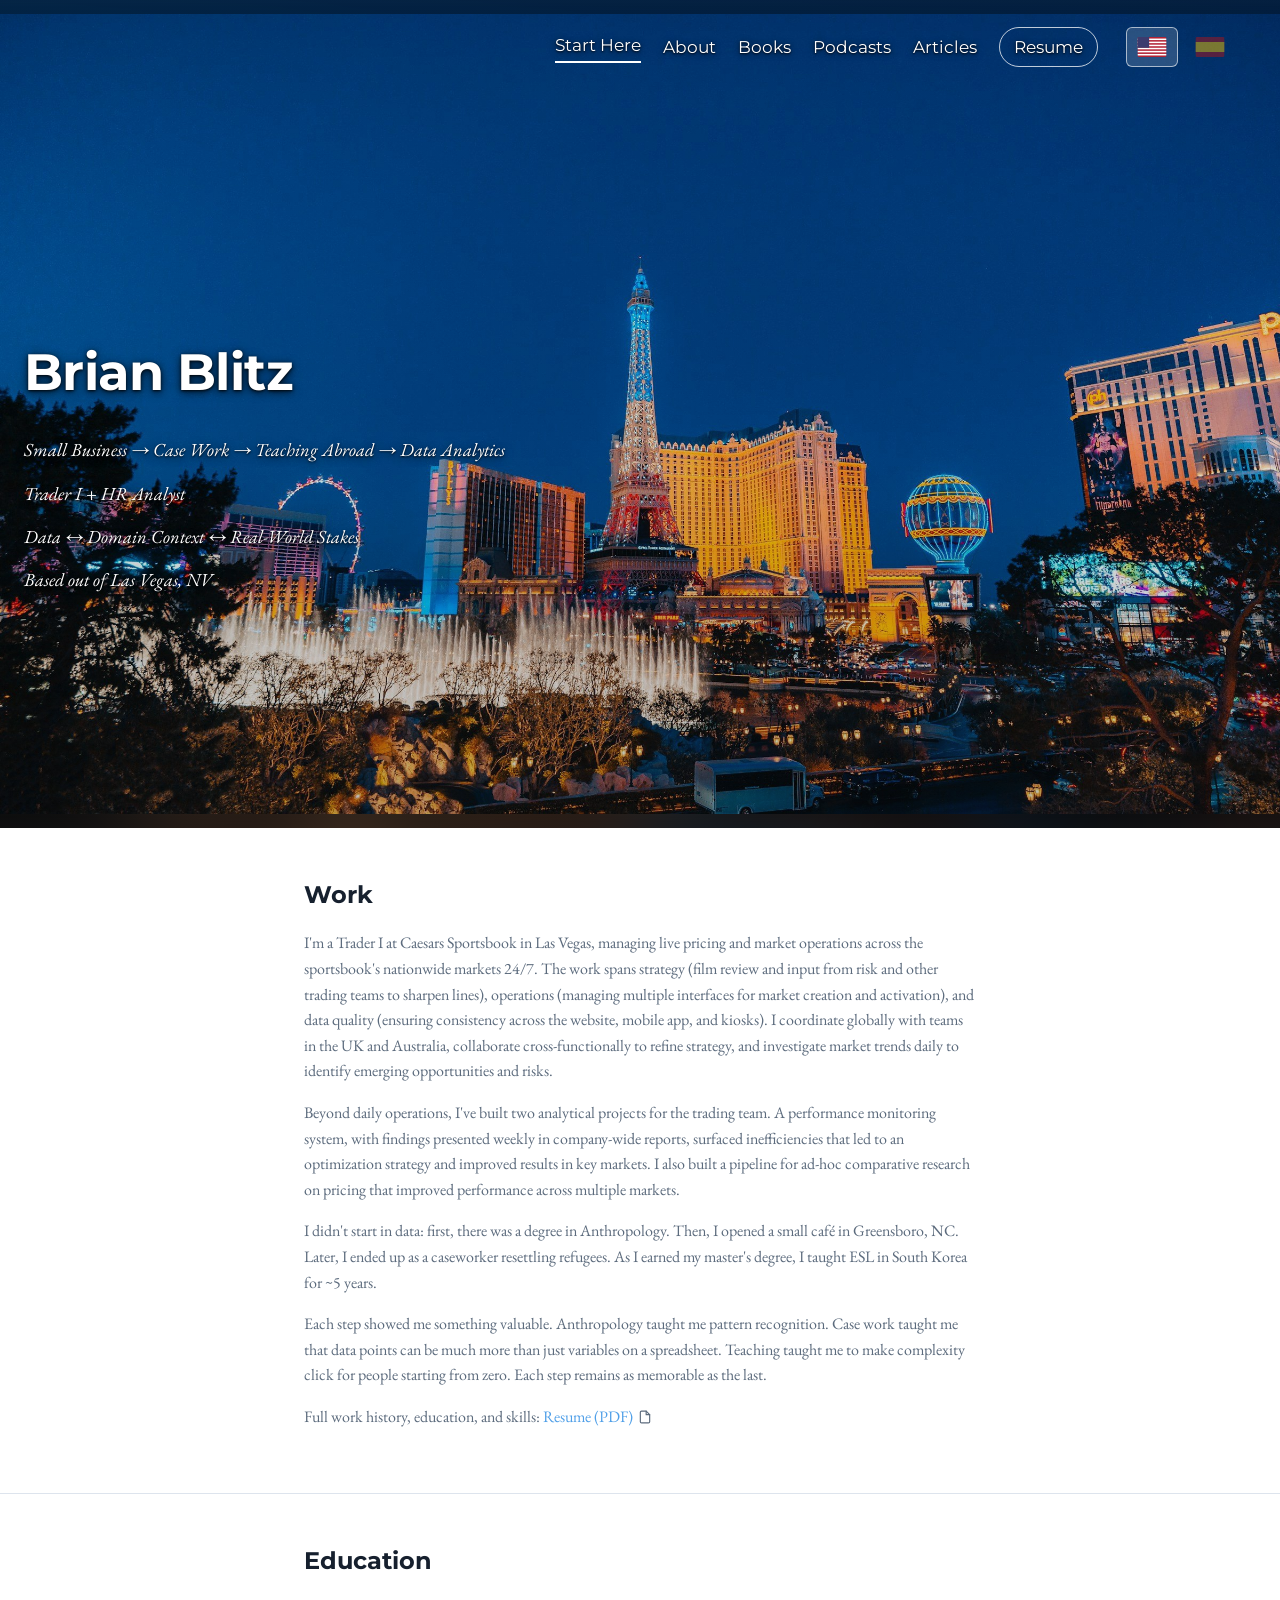
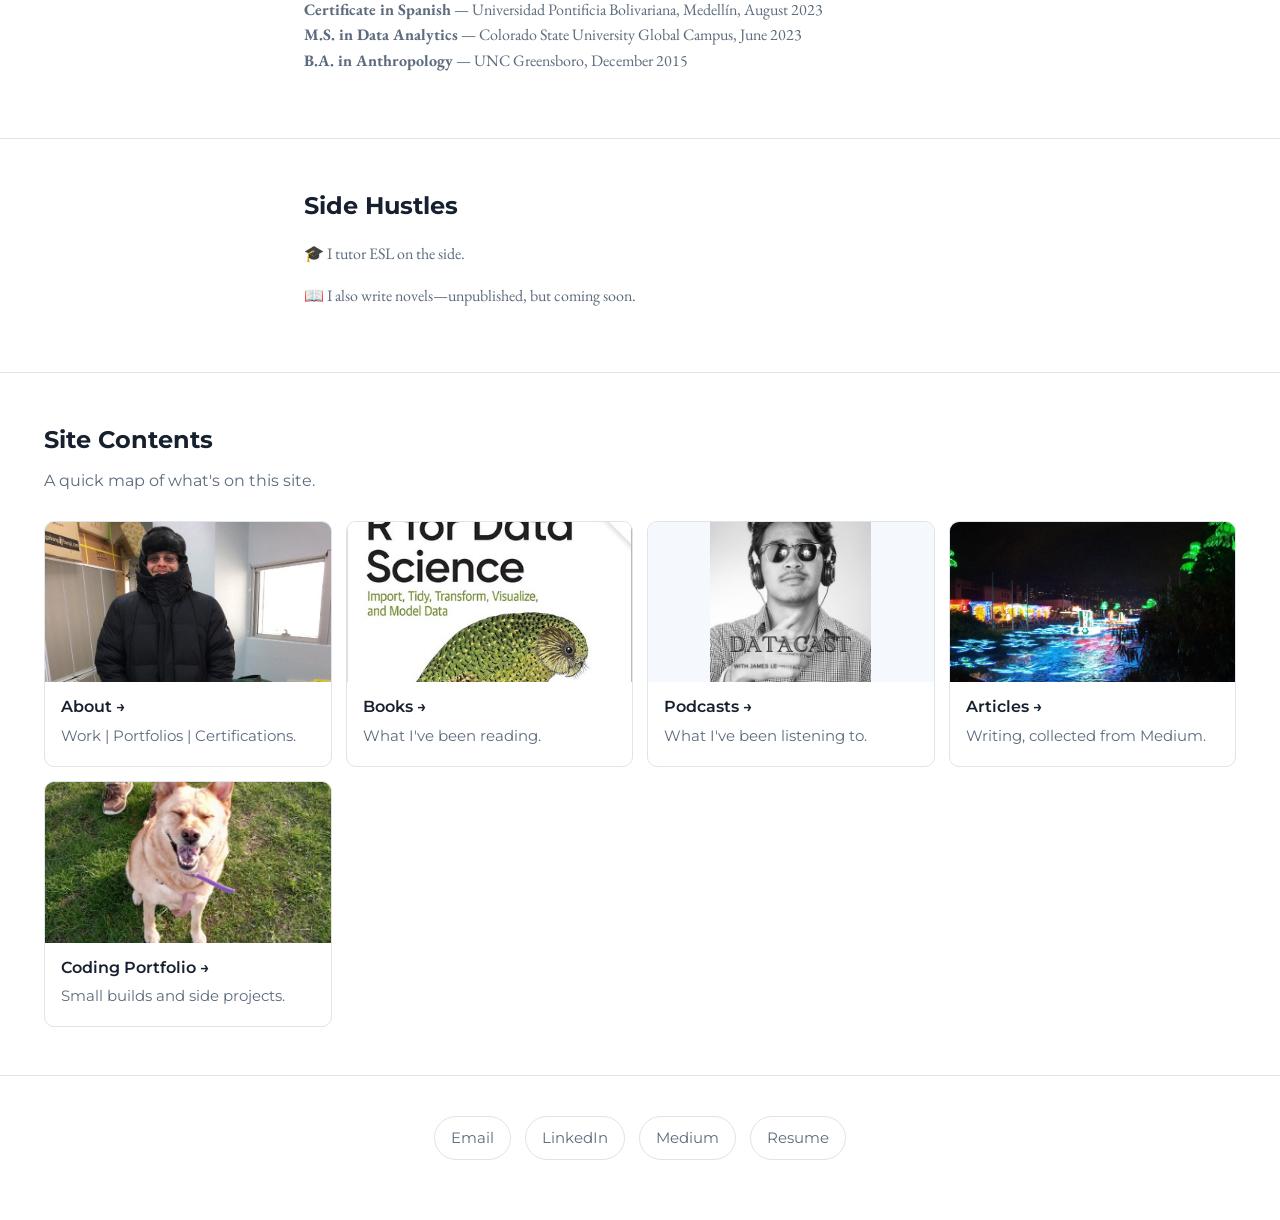
==== commit 30564072: "Simplify employer name to Caesars Sportsbook (drop William Hill) Co-Authored-By: Claude Sonnet 5 <no" ====
--- a/index.html
+++ b/index.html
@@ -63,7 +63,7 @@
   <div class="wrap about-page-content">
     <h2><span data-lang="en">Work</span><span data-lang="es" hidden>Trabajo</span></h2>
     <p data-lang="en">
-      I'm a Trader I at William Hill / Caesars Sportsbook in Las Vegas, managing live pricing and market
+      I'm a Trader I at Caesars Sportsbook in Las Vegas, managing live pricing and market
       operations across the sportsbook's nationwide markets 24/7. The work spans strategy (film review and
       input from risk and other trading teams to sharpen lines), operations (managing multiple interfaces for market creation and
       activation), and data quality (ensuring consistency across the website, mobile app, and kiosks). I
@@ -71,7 +71,7 @@
       strategy, and investigate market trends daily to identify emerging opportunities and risks.
     </p>
     <p data-lang="es" hidden>
-      Soy Trader I en William Hill / Caesars Sportsbook en Las Vegas, donde gestiono la fijación de precios en
+      Soy Trader I en Caesars Sportsbook en Las Vegas, donde gestiono la fijación de precios en
       vivo y las operaciones de mercado en los mercados nacionales de la casa de apuestas, las 24 horas del
       día. El trabajo abarca estrategia (revisión de partidos y aportes de riesgo y otros equipos de trading para afinar las líneas),
       operaciones (gestión de múltiples interfaces para la creación y activación de mercados) y calidad de
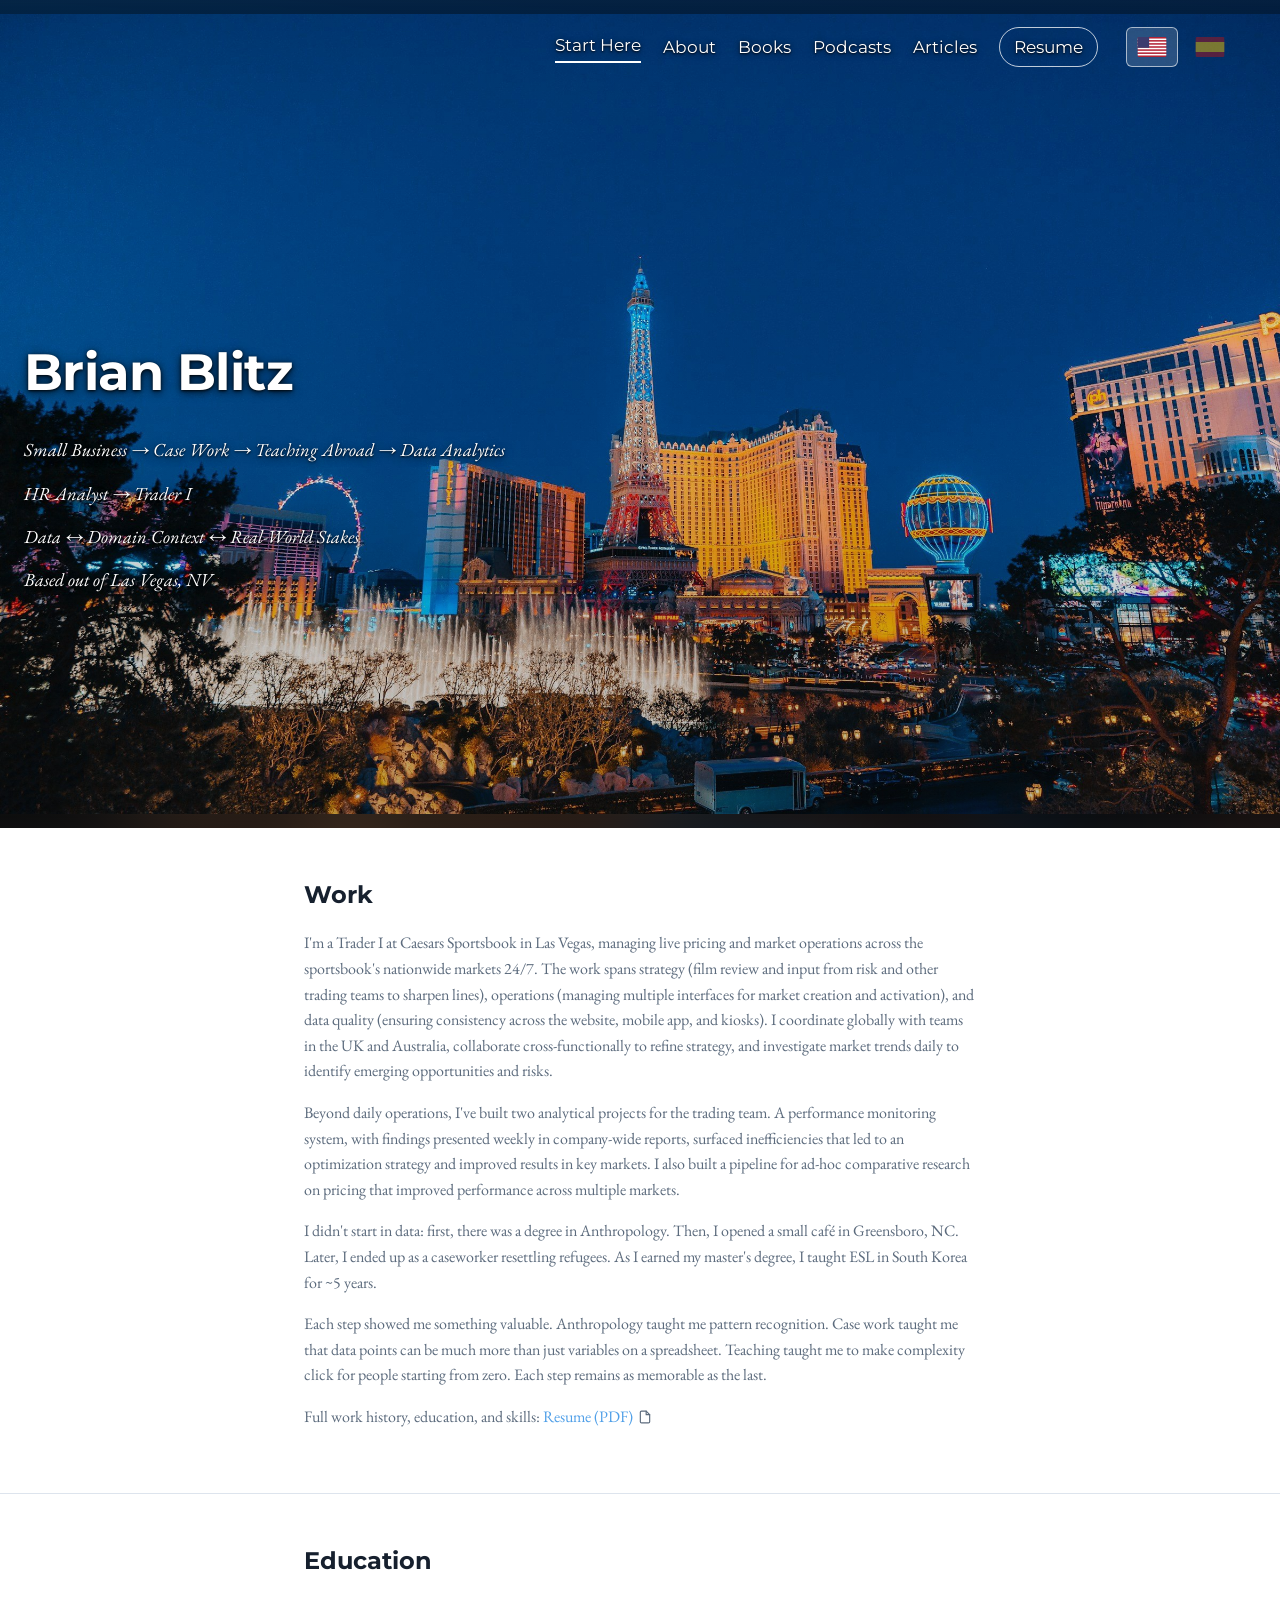
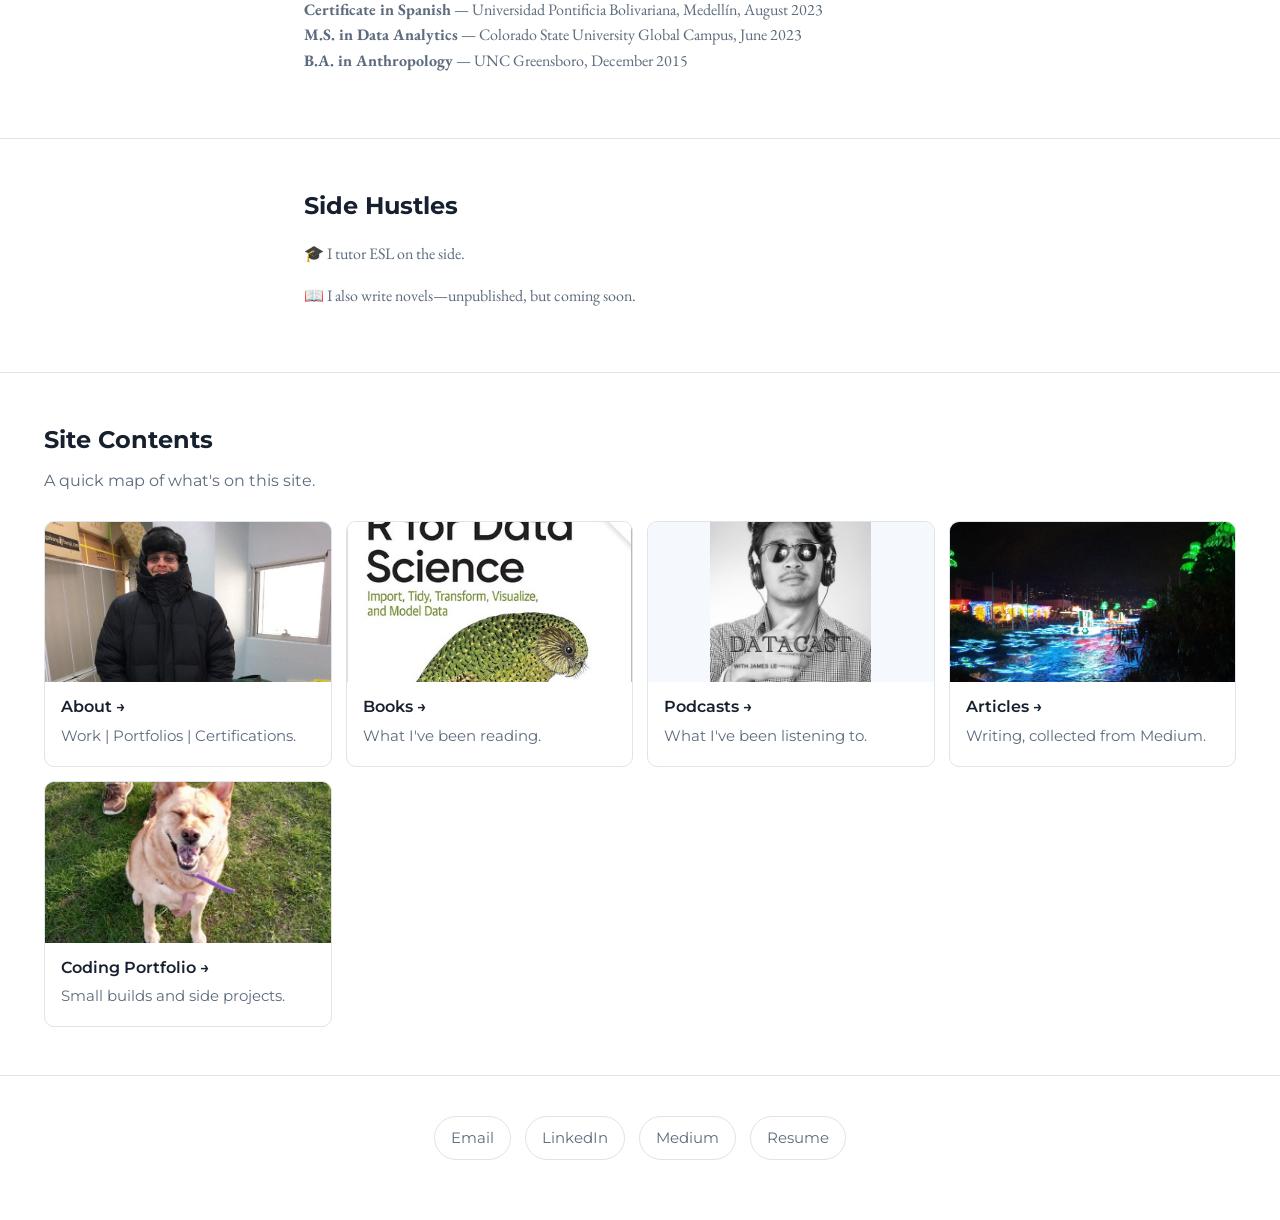
==== commit aa1af492: "Update the LinkedIn link on the remaining pages; reorder the role line on the home page" ====
--- a/index.html
+++ b/index.html
@@ -45,13 +45,13 @@
       <h1>Brian Blitz</h1>
       <div class="taglines" data-lang="en">
         <p class="tagline-leak">Small Business → Case Work → Teaching Abroad → Data Analytics</p>
-        <p>Trader I + HR Analyst</p>
+        <p>HR Analyst → Trader I</p>
         <p>Data ↔ Domain Context ↔ Real-World Stakes</p>
         <p>Based out of Las Vegas, NV</p>
       </div>
       <div class="taglines" data-lang="es" hidden>
         <p class="tagline-leak">Pequeño Negocio → Trabajo Social → Enseñanza en el Extranjero → Analítica de Datos</p>
-        <p>Trader I + Analista de RR. HH.</p>
+        <p>Analista de RR. HH. → Trader I</p>
         <p>Datos ↔ Contexto del Dominio ↔ Consecuencias Reales</p>
         <p>Con base en Las Vegas, NV</p>
       </div>
@@ -207,7 +207,7 @@
   <div class="wrap">
     <div class="links">
       <a href="mailto:brian.blitz28@gmail.com"><span data-lang="en">Email</span><span data-lang="es" hidden>Correo</span></a>
-      <a href="https://www.linkedin.com/in/brian-rafael-blitz-70553494/" target="_blank">LinkedIn</a>
+      <a href="https://www.linkedin.com/in/brian-blitz-70553494/" target="_blank">LinkedIn</a>
       <a href="https://medium.com/@brian.blitz28" target="_blank">Medium</a>
       <a class="resume-pill" href="assets/Blitz.Brian_Resume.pdf" target="_blank" data-lang="en">Resume</a>
       <a class="resume-pill" href="assets/Blitz.Brian_Resume_ES.pdf" target="_blank" data-lang="es" hidden>Currículum</a>
